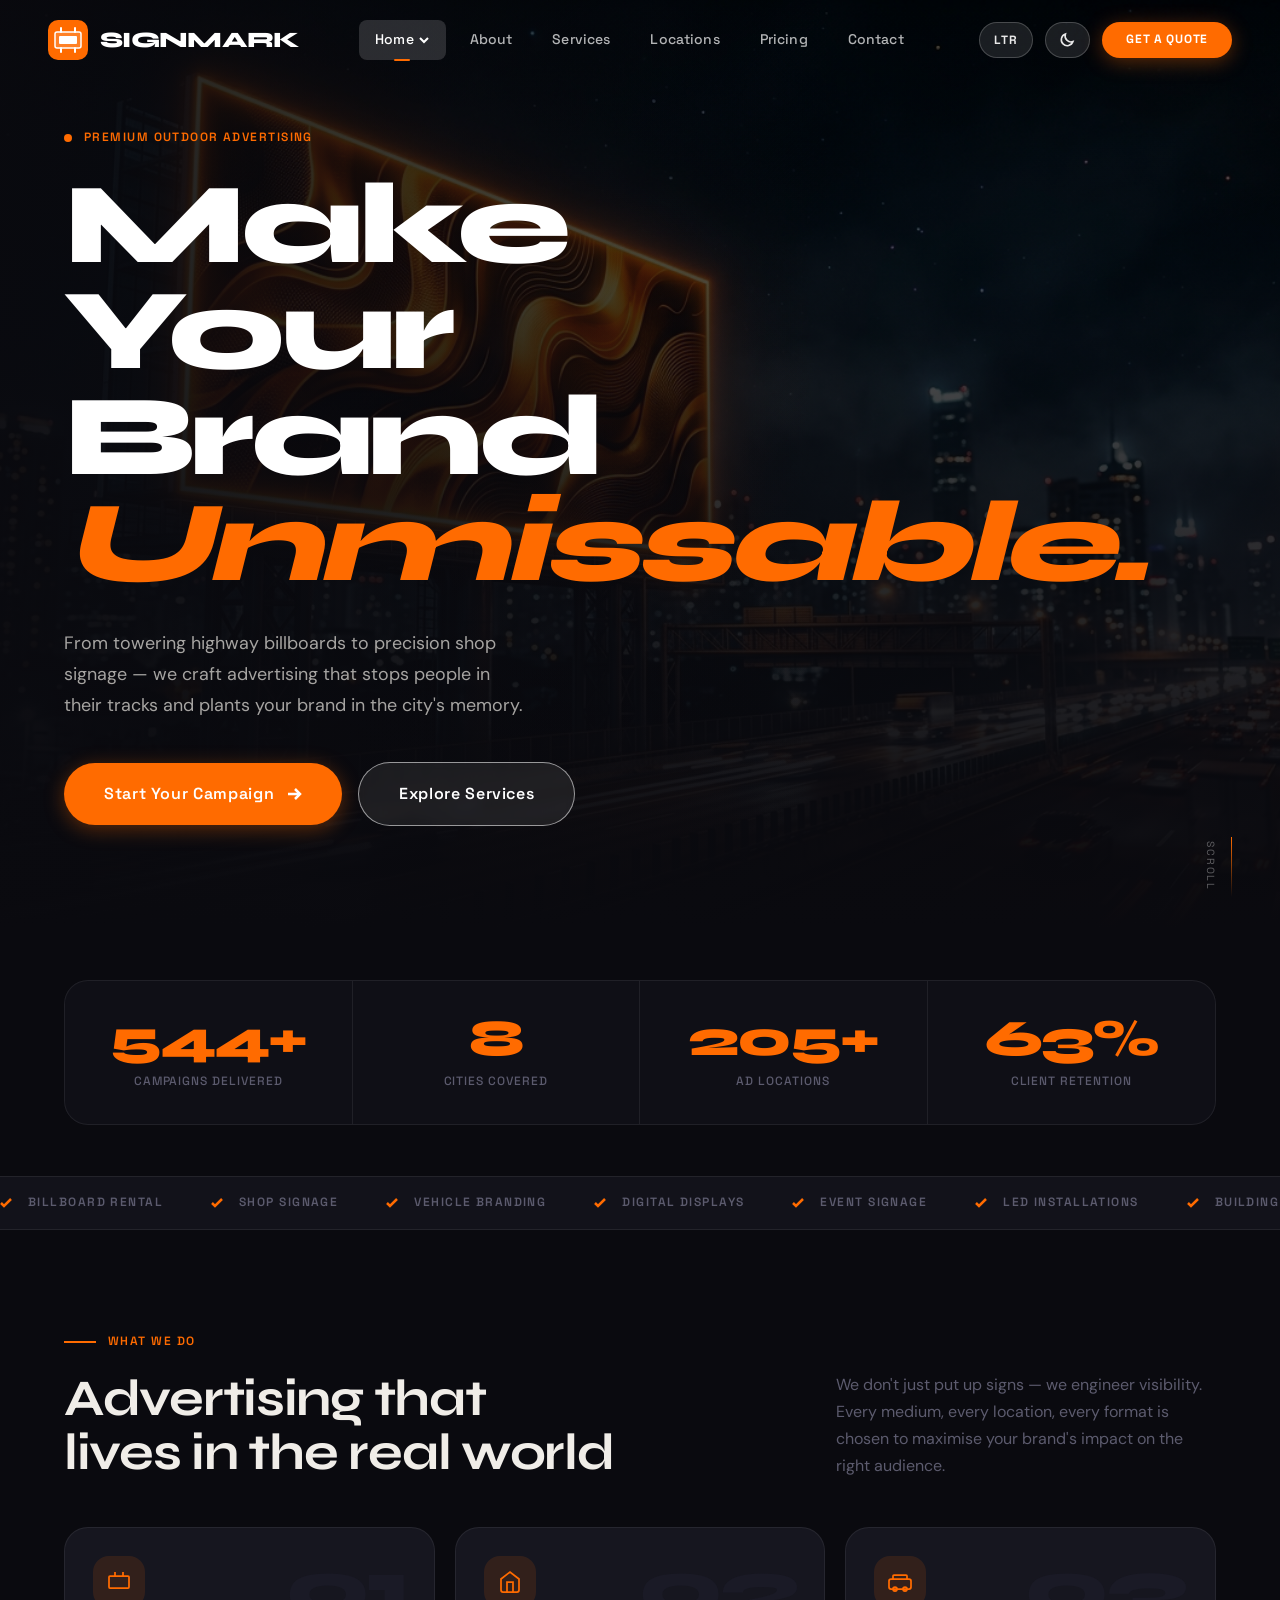
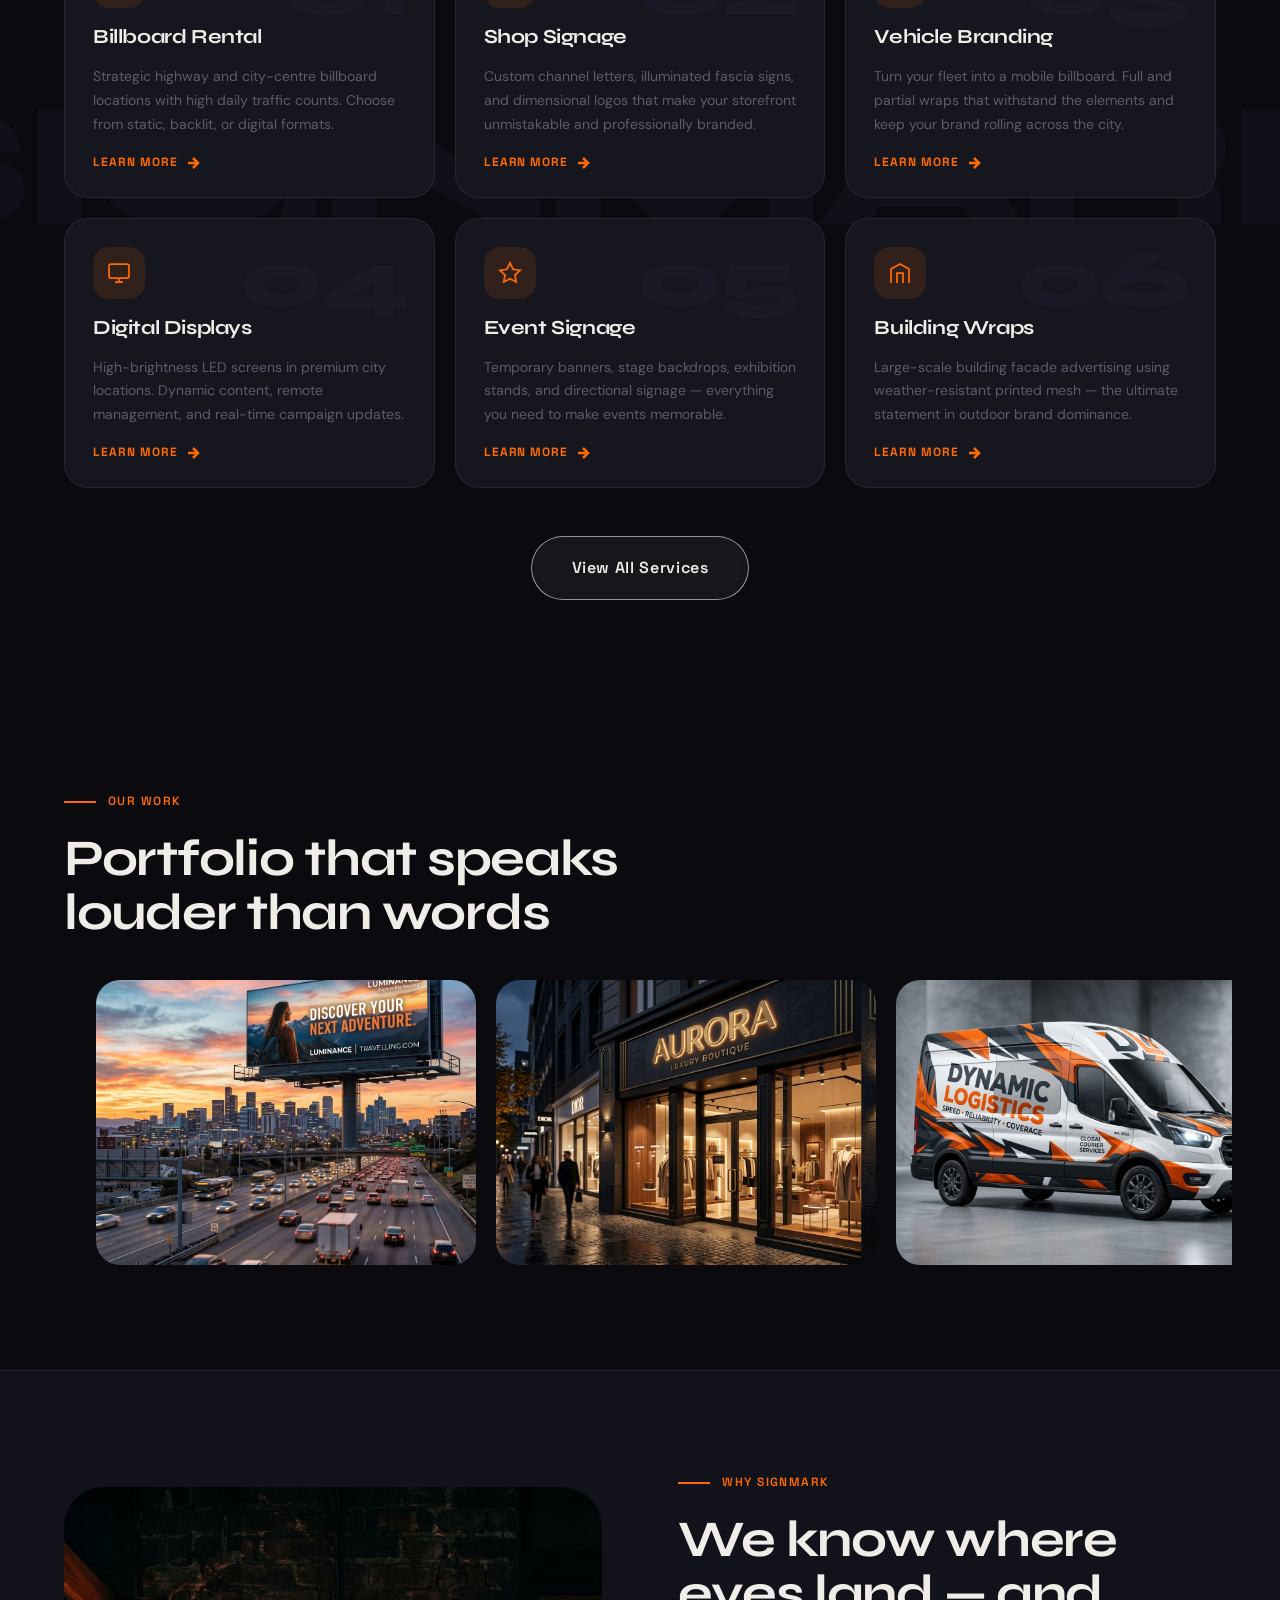
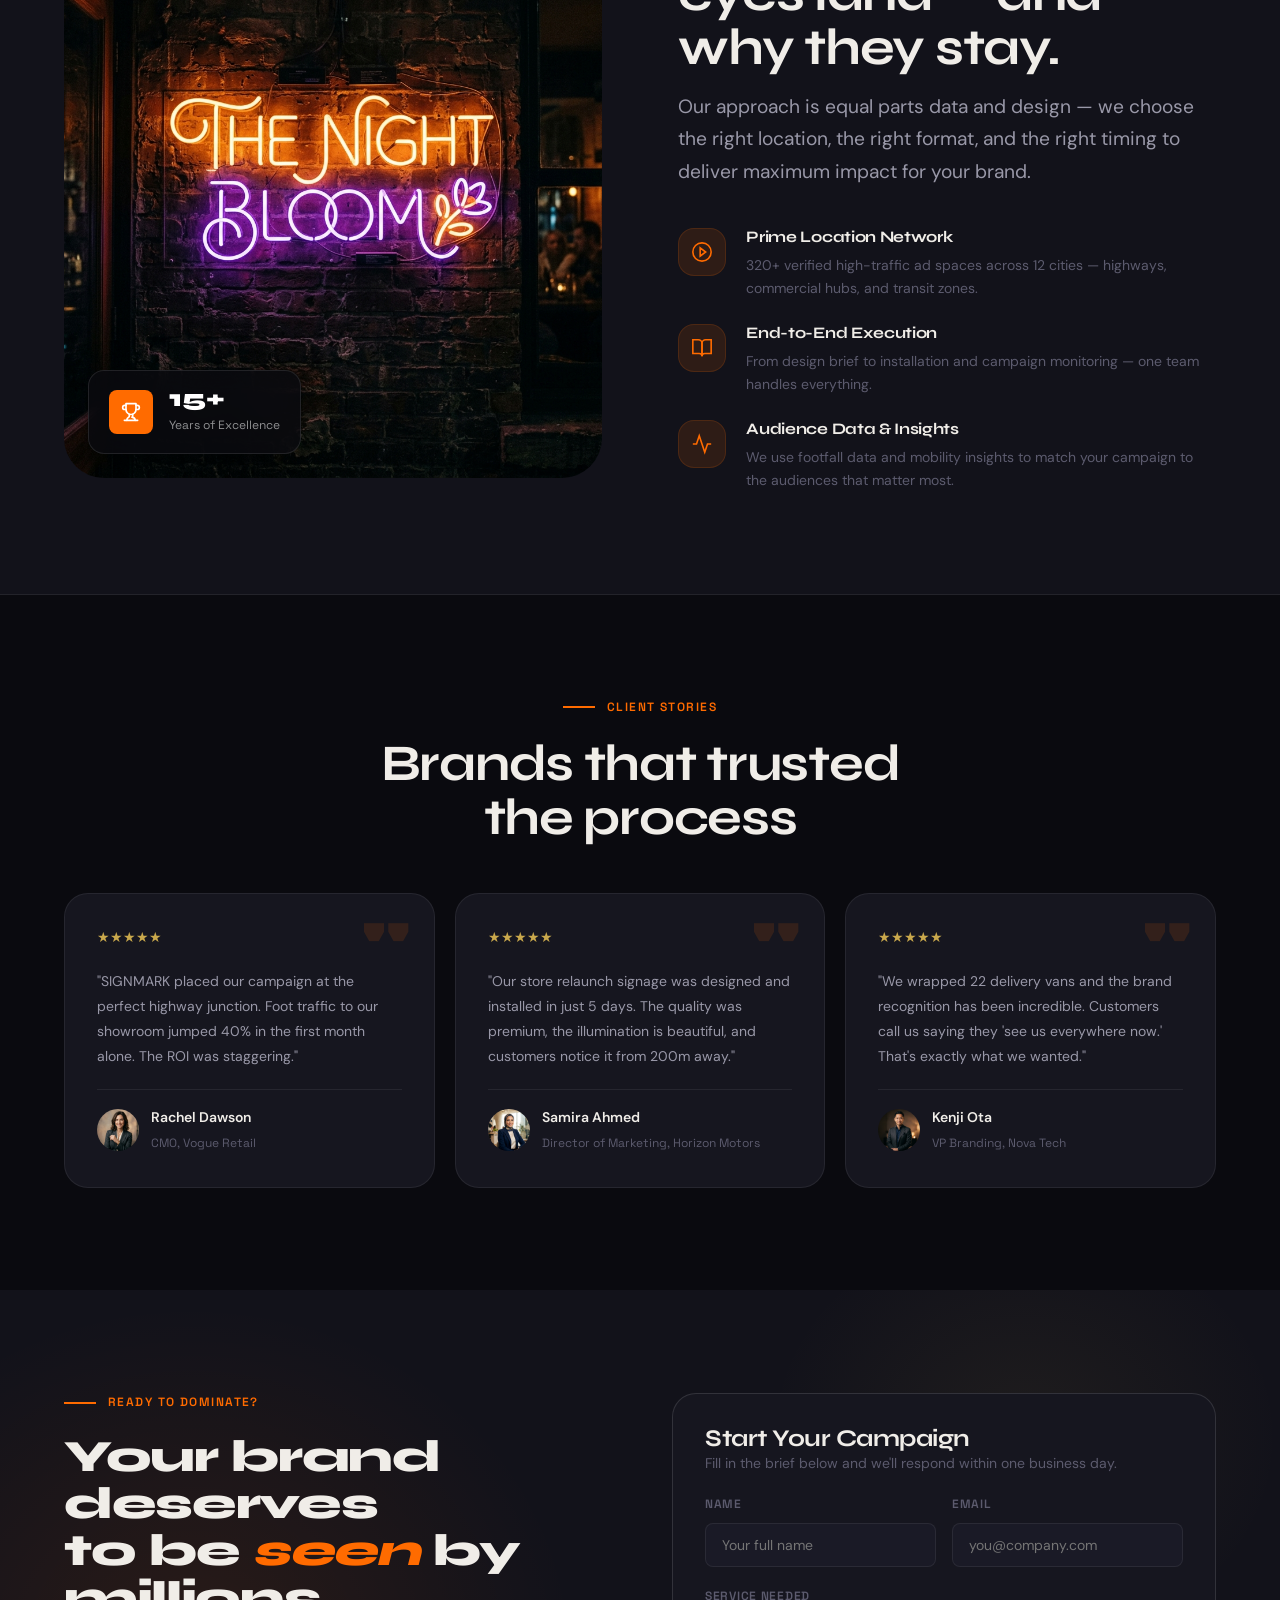
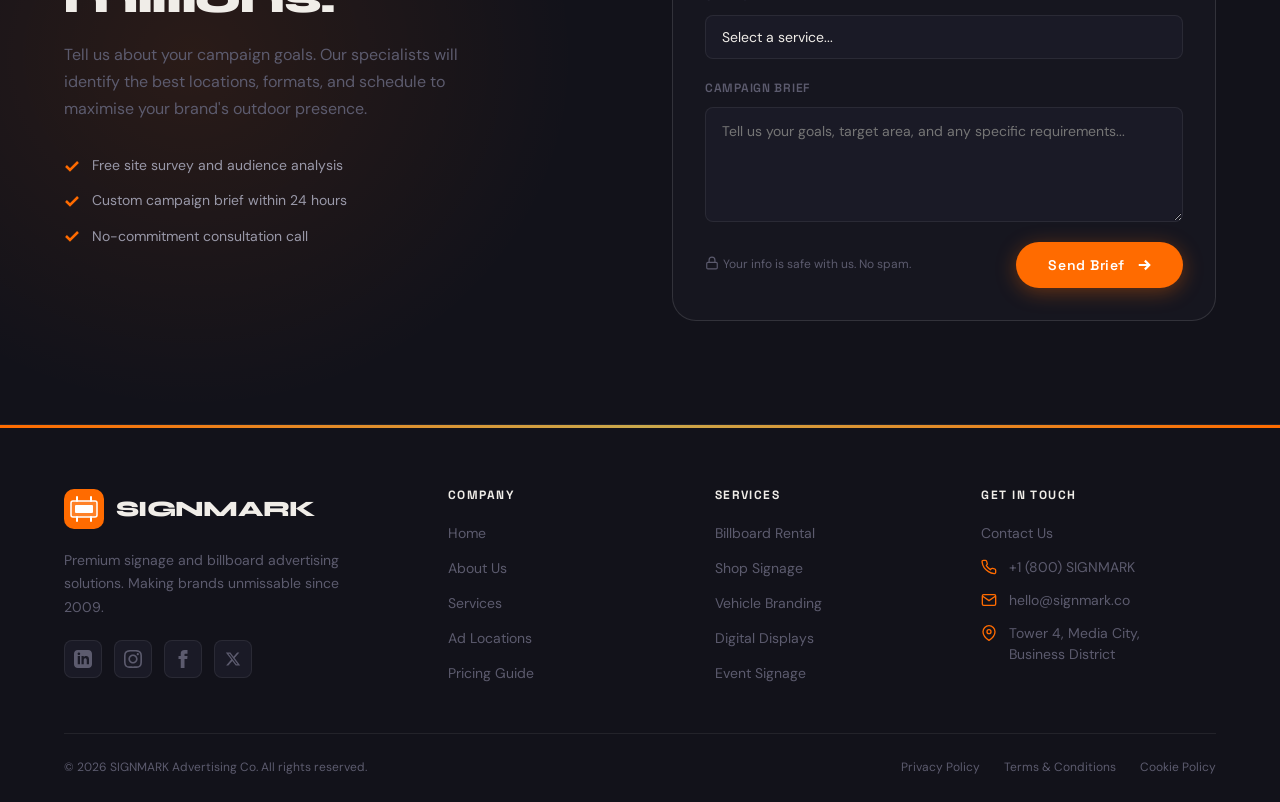
==== index.html @ 6bf4e395 "Initial commit" ====
<!DOCTYPE html>
<html lang="en" dir="ltr" data-theme="dark">
<head>
  <meta charset="UTF-8" />
  <meta name="viewport" content="width=device-width, initial-scale=1.0" />
  <title>SIGNMARK — Premium Signage & Billboard Advertising</title>
  <meta name="description" content="SIGNMARK delivers bold, impactful signage and billboard advertising — shop signs, large format billboards, vehicle branding, and digital displays that command attention." />
  <link rel="preconnect" href="https://fonts.googleapis.com" />
  <link rel="preconnect" href="https://fonts.gstatic.com" crossorigin />
  <link rel="stylesheet" href="css/variables.css" />
  <link rel="stylesheet" href="css/global.css" />
  <link rel="stylesheet" href="css/header.css" />
  <link rel="stylesheet" href="css/footer.css" />
  <link rel="stylesheet" href="css/home1.css" />
  <style>
    /* Marquee */
    .ticker-section {
      background: var(--bg-surface);
      border-top: 1px solid var(--border-subtle);
      border-bottom: 1px solid var(--border-subtle);
      padding: 1rem 0;
      overflow: hidden;
    }
    .marquee-wrapper { display: flex; overflow: hidden; gap: 0; }
    .marquee-track {
      display: flex;
      align-items: center;
      gap: 3rem;
      white-space: nowrap;
      animation: marquee 24s linear infinite;
      flex-shrink: 0;
      min-width: 100%;
    }
    @keyframes marquee {
      0% { transform: translateX(0); }
      100% { transform: translateX(-50%); }
    }
    [dir="rtl"] .marquee-track { animation-direction: reverse; }
    .marquee-item {
      display: flex;
      align-items: center;
      gap: 1rem;
      font-family: var(--font-ui);
      font-size: 0.75rem;
      font-weight: 600;
      letter-spacing: 0.12em;
      text-transform: uppercase;
      color: var(--txt-muted);
    }
    .marquee-item svg {
      width: 12px; height: 12px;
      stroke: var(--clr-primary);
      fill: none; stroke-width: 2.5;
    }
  </style>
  <link rel="icon" type="image/svg+xml" href="favicon.svg" />
</head>
<body>

  <!-- ═══════════════════════════════════════════════════════
       HEADER
  ══════════════════════════════════════════════════════════ -->
  <header class="site-header" id="siteHeader" role="banner">
    <div class="header-inner">

      <!-- Logo -->
      <a href="index.html" class="header-logo" aria-label="SIGNMARK Home">
        <svg class="logo-mark" viewBox="0 0 40 40" fill="none" xmlns="http://www.w3.org/2000/svg">
          <rect width="40" height="40" rx="10" fill="#FF6B00"/>
          <rect x="7" y="12" width="26" height="16" rx="2" fill="white" opacity="0.15"/>
          <rect x="7" y="12" width="26" height="16" rx="2" stroke="white" stroke-width="1.5"/>
          <line x1="13" y1="8" x2="13" y2="12" stroke="white" stroke-width="2" stroke-linecap="round"/>
          <line x1="27" y1="8" x2="27" y2="12" stroke="white" stroke-width="2" stroke-linecap="round"/>
          <line x1="13" y1="28" x2="13" y2="32" stroke="white" stroke-width="2" stroke-linecap="round"/>
          <line x1="27" y1="28" x2="27" y2="32" stroke="white" stroke-width="2" stroke-linecap="round"/>
          <rect x="11" y="16" width="18" height="8" rx="1" fill="white"/>
        </svg>
        <div class="logo-wordmark">
          <span class="logo-name">SIGNMARK</span>
          
        </div>
      </a>

      <!-- Desktop Nav -->
      <nav class="header-nav" aria-label="Primary navigation">
        <ul class="nav-list">

          <!-- Home Dropdown -->
          <li class="nav-item">
            <a href="index.html" class="nav-link active" data-page="index.html" aria-haspopup="true">
              Home
              <svg class="nav-arrow" viewBox="0 0 12 12"><polyline points="2 4 6 8 10 4"/></svg>
            </a>
            <div class="nav-dropdown" role="menu">
              <div class="dropdown-header"><span>Choose Layout</span></div>
              <a href="index.html" class="dropdown-item" role="menuitem">
                <span class="item-icon"><svg viewBox="0 0 24 24" fill="none" stroke="currentColor" stroke-width="2" stroke-linecap="round" stroke-linejoin="round" width="18" height="18"><polygon points="23 7 16 12 23 17 23 7"></polygon><rect x="1" y="5" width="15" height="14" rx="2" ry="2"></rect></svg></span>
                <span class="item-text">
                  <span class="item-label">Home 1</span>
                  <span class="item-desc">Cinematic dark layout</span>
                </span>
              </a>
              <a href="home2.html" class="dropdown-item" role="menuitem">
                <span class="item-icon"><svg viewBox="0 0 24 24" fill="none" stroke="currentColor" stroke-width="2" stroke-linecap="round" stroke-linejoin="round" width="18" height="18"><path d="M4 22h16a2 2 0 0 0 2-2V4a2 2 0 0 0-2-2H8a2 2 0 0 0-2 2v16a2 2 0 0 1-2 2Zm0 0a2 2 0 0 1-2-2v-9c0-1.1.9-2 2-2h2"></path><path d="M18 14h-8"></path><path d="M15 18h-5"></path><path d="M10 6h8v4h-8V6Z"></path></svg></span>
                <span class="item-text">
                  <span class="item-label">Home 2</span>
                  <span class="item-desc">Editorial magazine style</span>
                </span>
              </a>
            </div>
          </li>

          <li class="nav-item"><a href="about.html" class="nav-link" data-page="about.html">About</a></li>
          <li class="nav-item"><a href="services.html" class="nav-link" data-page="services.html">Services</a></li>
          <li class="nav-item"><a href="locations.html" class="nav-link" data-page="locations.html">Locations</a></li>
          <li class="nav-item"><a href="pricing.html" class="nav-link" data-page="pricing.html">Pricing</a></li>
          <li class="nav-item"><a href="contact.html" class="nav-link" data-page="contact.html">Contact</a></li>
        </ul>
      </nav>

      <!-- Controls -->
      <div class="header-controls">

        <!-- RTL/LTR Toggle — shows ACTIVE mode label -->
        <button class="rtl-toggle" id="rtlToggle" aria-label="Toggle text direction">
          <span id="rtlLabel">LTR</span>
        </button>

        <!-- Dark/Light Theme Toggle -->
        <button class="theme-toggle" id="themeToggle" aria-label="Toggle color theme">
          <svg class="icon-sun" viewBox="0 0 20 20">
            <circle cx="10" cy="10" r="4"/>
            <line x1="10" y1="2" x2="10" y2="4" stroke-linecap="round"/>
            <line x1="10" y1="16" x2="10" y2="18" stroke-linecap="round"/>
            <line x1="2" y1="10" x2="4" y2="10" stroke-linecap="round"/>
            <line x1="16" y1="10" x2="18" y2="10" stroke-linecap="round"/>
            <line x1="4.22" y1="4.22" x2="5.64" y2="5.64" stroke-linecap="round"/>
            <line x1="14.36" y1="14.36" x2="15.78" y2="15.78" stroke-linecap="round"/>
            <line x1="4.22" y1="15.78" x2="5.64" y2="14.36" stroke-linecap="round"/>
            <line x1="14.36" y1="5.64" x2="15.78" y2="4.22" stroke-linecap="round"/>
          </svg>
          <svg class="icon-moon" viewBox="0 0 20 20">
            <path d="M17.5 12A7.5 7.5 0 0 1 8 2.5a7.5 7.5 0 1 0 9.5 9.5z"/>
          </svg>
        </button>

        <a href="contact.html" class="btn btn-primary btn-sm header-cta">Get a Quote</a>

        <!-- Mobile toggle -->
        <button class="mobile-menu-toggle" id="mobileMenuToggle" aria-label="Toggle mobile menu" aria-expanded="false">
          <span></span><span></span><span></span>
        </button>
      </div>
    </div>
  </header>

  <!-- Mobile Nav -->
  <nav class="mobile-nav" id="mobileNav" aria-label="Mobile navigation">
    <ul class="mobile-nav-list">
      <li>
        <button class="mobile-nav-link" data-sub-toggle="mobileHomeSub" style="width:100%;background:none;border:none;text-align:left;cursor:pointer;font-size:var(--text-base)">
          Home
          <svg class="nav-arrow" viewBox="0 0 12 12" style="width:14px;height:14px;stroke:currentColor;fill:none;stroke-width:2;transition:transform 0.25s;"><polyline points="2 4 6 8 10 4"/></svg>
        </button>
        <div class="mobile-sub-menu" id="mobileHomeSub">
          <a href="index.html" class="mobile-sub-link">Home 1 — Cinematic</a>
          <a href="home2.html" class="mobile-sub-link">Home 2 — Editorial</a>
        </div>
      </li>
      <li><a href="about.html" class="mobile-nav-link">About</a></li>
      <li><a href="services.html" class="mobile-nav-link">Services</a></li>
      <li><a href="locations.html" class="mobile-nav-link">Locations</a></li>
      <li><a href="pricing.html" class="mobile-nav-link">Pricing</a></li>
      <li><a href="contact.html" class="mobile-nav-link">Contact</a></li>
    </ul>
    <div class="mobile-controls">
      <button class="rtl-toggle" id="rtlToggleMobile" onclick="document.getElementById('rtlToggle').click()">
          <span id="rtlLabel">LTR</span>
        </button>
      <a href="contact.html" class="btn btn-primary btn-sm" style="flex:1;">Get a Quote</a>
    </div>
  </nav>


  <!-- ═══════════════════════════════════════════════════════
       HERO — CINEMATIC FULLSCREEN
  ══════════════════════════════════════════════════════════ -->
  <section class="h1-hero" aria-label="Hero">
    <div class="h1-hero-bg">
      <img src="assets/hero_home1.jpg" alt="Illuminated billboard on a city highway at night" loading="eager" />
    </div>
    <div class="h1-hero-gradient"></div>
    <div class="h1-hero-gradient-side"></div>

    <div class="h1-hero-content container">
      <div class="h1-hero-eyebrow">
        <span class="hero-dot"></span>
        <span class="label-ui text-primary">Premium Outdoor Advertising</span>
      </div>

      <h1 class="h1-hero-title">
        Make Your<br>
        Brand<br>
        <em class="accent-line">Unmissable.</em>
      </h1>

      <p class="h1-hero-subtitle">
        From towering highway billboards to precision shop signage — we craft advertising that stops people in their tracks and plants your brand in the city's memory.
      </p>

      <div class="h1-hero-actions">
        <a href="contact.html" class="btn btn-primary btn-lg" id="heroCta">
          Start Your Campaign
          <svg viewBox="0 0 16 16" style="width:16px;height:16px;stroke:currentColor;fill:none;stroke-width:2.5;"><line x1="2" y1="8" x2="14" y2="8"/><polyline points="9 3 14 8 9 13"/></svg>
        </a>
        <a href="services.html" class="btn btn-outline-white btn-lg" id="viewServices">Explore Services</a>
      </div>
    </div>

    <div class="hero-scroll-hint" aria-hidden="true">
      <div class="scroll-line"></div>
      <span>Scroll</span>
    </div>
  </section>

  <!-- ═══════════════════════════════════════════════════════
       STATS BAR
  ══════════════════════════════════════════════════════════ -->
  <section class="h1-stats-bar section-sm" aria-label="Company stats">
    <div class="container">
      <div class="h1-stats-inner reveal">
        <div class="stat-item">
          <div class="stat-number"><span data-target="850">0</span><span>+</span></div>
          <div class="stat-label">Campaigns Delivered</div>
        </div>
        <div class="stat-item">
          <div class="stat-number"><span data-target="12">0</span></div>
          <div class="stat-label">Cities Covered</div>
        </div>
        <div class="stat-item">
          <div class="stat-number"><span data-target="320">0</span><span>+</span></div>
          <div class="stat-label">Ad Locations</div>
        </div>
        <div class="stat-item">
          <div class="stat-number"><span data-target="98">0</span><span>%</span></div>
          <div class="stat-label">Client Retention</div>
        </div>
      </div>
    </div>
  </section>

  <!-- ═══════════════════════════════════════════════════════
       TICKER
  ══════════════════════════════════════════════════════════ -->
  <div class="ticker-section" aria-hidden="true">
    <div class="marquee-wrapper">
      <div class="marquee-track">
        <span class="marquee-item"><svg viewBox="0 0 12 12"><polyline points="1 6 4 9 11 2"/></svg> Billboard Rental</span>
        <span class="marquee-item"><svg viewBox="0 0 12 12"><polyline points="1 6 4 9 11 2"/></svg> Shop Signage</span>
        <span class="marquee-item"><svg viewBox="0 0 12 12"><polyline points="1 6 4 9 11 2"/></svg> Vehicle Branding</span>
        <span class="marquee-item"><svg viewBox="0 0 12 12"><polyline points="1 6 4 9 11 2"/></svg> Digital Displays</span>
        <span class="marquee-item"><svg viewBox="0 0 12 12"><polyline points="1 6 4 9 11 2"/></svg> Event Signage</span>
        <span class="marquee-item"><svg viewBox="0 0 12 12"><polyline points="1 6 4 9 11 2"/></svg> LED Installations</span>
        <span class="marquee-item"><svg viewBox="0 0 12 12"><polyline points="1 6 4 9 11 2"/></svg> Building Wraps</span>
        <span class="marquee-item"><svg viewBox="0 0 12 12"><polyline points="1 6 4 9 11 2"/></svg> Wayfinding Systems</span>
      </div>
    </div>
  </div>

  <!-- ═══════════════════════════════════════════════════════
       SERVICES
  ══════════════════════════════════════════════════════════ -->
  <section class="h1-services section" aria-labelledby="servicesHeading">
    <div class="h1-services-bg-text" aria-hidden="true">SIGNMARK</div>
    <div class="container">
      <div class="h1-services-header">
        <div class="h1-services-title-block reveal">
          <div class="section-label">
            <span class="label-ui text-primary">What We Do</span>
          </div>
          <h2 id="servicesHeading" class="heading-xl">
            Advertising that<br>lives in the real world
          </h2>
        </div>
        <p class="h1-services-desc reveal reveal-delay-2">
          We don't just put up signs — we engineer visibility. Every medium, every location, every format is chosen to maximise your brand's impact on the right audience.
        </p>
      </div>

      <div class="h1-services-grid" data-stagger>
        <!-- Card 1 -->
        <article class="service-card" id="serviceBillboard">
          <span class="service-number" aria-hidden="true">01</span>
          <div class="service-icon">
            <svg viewBox="0 0 24 24"><rect x="2" y="6" width="20" height="12" rx="1"/><line x1="8" y1="6" x2="8" y2="2"/><line x1="16" y1="6" x2="16" y2="2"/></svg>
          </div>
          <h3>Billboard Rental</h3>
          <p>Strategic highway and city-centre billboard locations with high daily traffic counts. Choose from static, backlit, or digital formats.</p>
          <a href="services.html#billboard" class="service-link">
            Learn More
            <svg viewBox="0 0 14 14"><line x1="2" y1="7" x2="12" y2="7"/><polyline points="7 2 12 7 7 12"/></svg>
          </a>
        </article>

        <!-- Card 2 -->
        <article class="service-card" id="serviceShopSign">
          <span class="service-number" aria-hidden="true">02</span>
          <div class="service-icon">
            <svg viewBox="0 0 24 24"><path d="M3 9l9-7 9 7v11a2 2 0 0 1-2 2H5a2 2 0 0 1-2-2V9z"/><polyline points="9 22 9 12 15 12 15 22"/></svg>
          </div>
          <h3>Shop Signage</h3>
          <p>Custom channel letters, illuminated fascia signs, and dimensional logos that make your storefront unmistakable and professionally branded.</p>
          <a href="services.html#shop-signage" class="service-link">
            Learn More
            <svg viewBox="0 0 14 14"><line x1="2" y1="7" x2="12" y2="7"/><polyline points="7 2 12 7 7 12"/></svg>
          </a>
        </article>

        <!-- Card 3 -->
        <article class="service-card" id="serviceVehicle">
          <span class="service-number" aria-hidden="true">03</span>
          <div class="service-icon">
            <svg viewBox="0 0 24 24"><rect x="1" y="9" width="22" height="10" rx="2"/><path d="M5 9V6a1 1 0 0 1 1-1h12a1 1 0 0 1 1 1v3"/><circle cx="7" cy="19" r="2"/><circle cx="17" cy="19" r="2"/></svg>
          </div>
          <h3>Vehicle Branding</h3>
          <p>Turn your fleet into a mobile billboard. Full and partial wraps that withstand the elements and keep your brand rolling across the city.</p>
          <a href="services.html#vehicle" class="service-link">
            Learn More
            <svg viewBox="0 0 14 14"><line x1="2" y1="7" x2="12" y2="7"/><polyline points="7 2 12 7 7 12"/></svg>
          </a>
        </article>

        <!-- Card 4 -->
        <article class="service-card" id="serviceDigital">
          <span class="service-number" aria-hidden="true">04</span>
          <div class="service-icon">
            <svg viewBox="0 0 24 24"><rect x="2" y="3" width="20" height="14" rx="2"/><line x1="8" y1="21" x2="16" y2="21"/><line x1="12" y1="17" x2="12" y2="21"/></svg>
          </div>
          <h3>Digital Displays</h3>
          <p>High-brightness LED screens in premium city locations. Dynamic content, remote management, and real-time campaign updates.</p>
          <a href="services.html#digital" class="service-link">
            Learn More
            <svg viewBox="0 0 14 14"><line x1="2" y1="7" x2="12" y2="7"/><polyline points="7 2 12 7 7 12"/></svg>
          </a>
        </article>

        <!-- Card 5 -->
        <article class="service-card" id="serviceEvent">
          <span class="service-number" aria-hidden="true">05</span>
          <div class="service-icon">
            <svg viewBox="0 0 24 24"><path d="M12 2l3.09 6.26L22 9.27l-5 4.87 1.18 6.88L12 17.77l-6.18 3.25L7 14.14 2 9.27l6.91-1.01L12 2z"/></svg>
          </div>
          <h3>Event Signage</h3>
          <p>Temporary banners, stage backdrops, exhibition stands, and directional signage — everything you need to make events memorable.</p>
          <a href="services.html#events" class="service-link">
            Learn More
            <svg viewBox="0 0 14 14"><line x1="2" y1="7" x2="12" y2="7"/><polyline points="7 2 12 7 7 12"/></svg>
          </a>
        </article>

        <!-- Card 6 -->
        <article class="service-card" id="serviceBuilding">
          <span class="service-number" aria-hidden="true">06</span>
          <div class="service-icon">
            <svg viewBox="0 0 24 24"><path d="M3 22V8l9-5 9 5v14"/><path d="M9 22V12h6v10"/></svg>
          </div>
          <h3>Building Wraps</h3>
          <p>Large-scale building facade advertising using weather-resistant printed mesh — the ultimate statement in outdoor brand dominance.</p>
          <a href="services.html#building" class="service-link">
            Learn More
            <svg viewBox="0 0 14 14"><line x1="2" y1="7" x2="12" y2="7"/><polyline points="7 2 12 7 7 12"/></svg>
          </a>
        </article>
      </div>

      <div style="text-align:center; margin-top: var(--space-12);" class="reveal">
        <a href="services.html" class="btn btn-outline btn-lg" id="allServicesBtn">View All Services</a>
      </div>
    </div>
  </section>

  <!-- ═══════════════════════════════════════════════════════
       PORTFOLIO
  ══════════════════════════════════════════════════════════ -->
  <section class="h1-portfolio" aria-labelledby="portfolioHeading">
    <div class="container">
      <div class="portfolio-header reveal">
        <div class="section-label">
          <span class="label-ui text-primary">Our Work</span>
        </div>
        <h2 id="portfolioHeading" class="heading-xl">
          Portfolio that speaks<br>louder than words
        </h2>
      </div>
    </div>

    <div class="container-wide">
      <div class="portfolio-scroll-track" id="portfolioTrack" role="list" aria-label="Portfolio projects">
        <div class="portfolio-item" role="listitem">
          <img src="assets/portfolio_billboard.jpg" alt="Highway billboard campaign" loading="lazy" />
          <div class="portfolio-overlay">
            <h4>Highway Dominance</h4>
            <p>Billboard · 48×14 ft</p>
          </div>
        </div>
        <div class="portfolio-item" role="listitem">
          <img src="assets/portfolio_shop.jpg" alt="Luxury boutique shop signage" loading="lazy" />
          <div class="portfolio-overlay">
            <h4>Aurora Boutique</h4>
            <p>Shop Signage · Channel Letters</p>
          </div>
        </div>
        <div class="portfolio-item" role="listitem">
          <img src="assets/portfolio_vehicle.jpg" alt="Vehicle fleet branding" loading="lazy" />
          <div class="portfolio-overlay">
            <h4>Fleet Wrap Campaign</h4>
            <p>Vehicle Branding · 12 Vans</p>
          </div>
        </div>
        <div class="portfolio-item" role="listitem">
          <img src="assets/portfolio_digital.jpg" alt="Digital LED billboard display" loading="lazy" />
          <div class="portfolio-overlay">
            <h4>Metropolis Tower Screen</h4>
            <p>Digital Display · 60×25 ft</p>
          </div>
        </div>
        <div class="portfolio-item" role="listitem">
          <img src="assets/portfolio_exhibition.jpg" alt="Commercial street billboard cluster" loading="lazy" />
          <div class="portfolio-overlay">
            <h4>Downtown Ad Cluster</h4>
            <p>Billboard · Multi-Format</p>
          </div>
        </div>
      </div>
    </div>
  </section>

  <!-- ═══════════════════════════════════════════════════════
       WHY CHOOSE US
  ══════════════════════════════════════════════════════════ -->
  <section class="h1-why section" aria-labelledby="whyHeading">
    <div class="container">
      <div class="h1-why-inner">
        <div class="h1-why-visual reveal-left">
          <img src="assets/index_cta.jpg" alt="Billboards in prime city location" loading="lazy" />
          <div class="h1-why-badge">
              <div class="h1-why-badge-icon"><svg width="20" height="20" viewBox="0 0 24 24" fill="none" stroke="white" stroke-width="2" stroke-linecap="round" stroke-linejoin="round"><path d="M6 9H4.5a2.5 2.5 0 0 1 0-5H6"></path><path d="M18 9h1.5a2.5 2.5 0 0 0 0-5H18"></path><path d="M4 22h16"></path><path d="M10 14.66V17c0 .55-.47.98-.97 1.21C7.85 18.75 7 20.24 7 22"></path><path d="M14 14.66V17c0 .55-.47.98-.97 1.21C16.15 18.75 17 20.24 17 22"></path><path d="M18 2H6v7a6 6 0 0 0 12 0V2Z"></path></svg></div>
            <div class="h1-why-badge-text">
              <strong>15+</strong>
              <span>Years of Excellence</span>
            </div>
          </div>
        </div>

        <div class="reveal-right">
          <div class="section-label">
            <span class="label-ui text-primary">Why SIGNMARK</span>
          </div>
          <h2 id="whyHeading" class="heading-xl" style="margin-bottom: var(--space-4);">
            We know where<br>eyes land — and<br>why they stay.
          </h2>
          <p class="lead" style="margin-bottom: 0;">
            Our approach is equal parts data and design — we choose the right location, the right format, and the right timing to deliver maximum impact for your brand.
          </p>

          <div class="h1-why-points">
            <div class="why-point">
              <div class="why-point-icon">
                <svg viewBox="0 0 24 24"><path d="M12 2C6.48 2 2 6.48 2 12s4.48 10 10 10 10-4.48 10-10S17.52 2 12 2zm-2 14.5v-9l6 4.5-6 4.5z"/></svg>
              </div>
              <div class="why-point-text">
                <h4>Prime Location Network</h4>
                <p>320+ verified high-traffic ad spaces across 12 cities — highways, commercial hubs, and transit zones.</p>
              </div>
            </div>
            <div class="why-point">
              <div class="why-point-icon">
                <svg viewBox="0 0 24 24"><path d="M2 3h6a4 4 0 0 1 4 4v14a3 3 0 0 0-3-3H2z"/><path d="M22 3h-6a4 4 0 0 0-4 4v14a3 3 0 0 1 3-3h7z"/></svg>
              </div>
              <div class="why-point-text">
                <h4>End-to-End Execution</h4>
                <p>From design brief to installation and campaign monitoring — one team handles everything.</p>
              </div>
            </div>
            <div class="why-point">
              <div class="why-point-icon">
                <svg viewBox="0 0 24 24"><polyline points="22 12 18 12 15 21 9 3 6 12 2 12"/></svg>
              </div>
              <div class="why-point-text">
                <h4>Audience Data & Insights</h4>
                <p>We use footfall data and mobility insights to match your campaign to the audiences that matter most.</p>
              </div>
            </div>
          </div>
        </div>
      </div>
    </div>
  </section>

  <!-- ═══════════════════════════════════════════════════════
       TESTIMONIALS
  ══════════════════════════════════════════════════════════ -->
  <section class="h1-testimonials section" aria-labelledby="testimonialsHeading">
    <div class="container">
      <div class="text-center reveal" style="max-width:600px; margin: 0 auto var(--space-4);">
        <div class="section-label" style="justify-content:center;">
          <span class="label-ui text-primary">Client Stories</span>
        </div>
        <h2 id="testimonialsHeading" class="heading-xl">Brands that trusted<br>the process</h2>
      </div>

      <div class="testimonials-grid" data-stagger>
        <article class="testimonial-card" id="testimonial1">
          <div class="testimonial-stars">★★★★★</div>
          <p class="testimonial-text">
            "SIGNMARK placed our campaign at the perfect highway junction. Foot traffic to our showroom jumped 40% in the first month alone. The ROI was staggering."
          </p>
          <div class="testimonial-author">
            <img src="assets/profile_rachel.jpg" alt="Rachel Dawson" class="author-avatar" style="object-fit: cover;" />
            <div class="author-info">
              <strong>Rachel Dawson</strong>
              <span>CMO, Vogue Retail</span>
            </div>
          </div>
        </article>

        <article class="testimonial-card" id="testimonial2">
          <div class="testimonial-stars">★★★★★</div>
          <p class="testimonial-text">
            "Our store relaunch signage was designed and installed in just 5 days. The quality was premium, the illumination is beautiful, and customers notice it from 200m away."
          </p>
          <div class="testimonial-author">
            <img src="assets/profile_samira.jpg" alt="Samira Ahmed" class="author-avatar" style="object-fit: cover;" />
            <div class="author-info">
              <strong>Samira Ahmed</strong>
              <span>Director of Marketing, Horizon Motors</span>
            </div>
          </div>
        </article>

        <article class="testimonial-card" id="testimonial3">
          <div class="testimonial-stars">★★★★★</div>
          <p class="testimonial-text">
            "We wrapped 22 delivery vans and the brand recognition has been incredible. Customers call us saying they 'see us everywhere now.' That's exactly what we wanted."
          </p>
          <div class="testimonial-author">
            <img src="assets/profile_kenji.jpg" alt="Kenji Ota" class="author-avatar" style="object-fit: cover;" />
            <div class="author-info">
              <strong>Kenji Ota</strong>
              <span>VP Branding, Nova Tech</span>
            </div>
          </div>
        </article>
      </div>
    </div>
  </section>

  <!-- ═══════════════════════════════════════════════════════
       FINAL CTA — Campaign Enquiry
  ══════════════════════════════════════════════════════════ -->
  <section class="h1-final-cta section" aria-labelledby="ctaHeading">
    <div class="h1-final-cta-bg" aria-hidden="true"></div>
    <div class="container">
      <div class="h1-final-cta-inner">
        <div class="cta-content-block reveal-left">
          <div class="cta-label section-label">
            <span class="label-ui text-primary">Ready to Dominate?</span>
          </div>
          <h2 id="ctaHeading" class="cta-title">
            Your brand deserves<br>to be <em>seen</em> by millions.
          </h2>
          <p class="cta-desc">
            Tell us about your campaign goals. Our specialists will identify the best locations, formats, and schedule to maximise your brand's outdoor presence.
          </p>
          <ul class="cta-benefits">
            <li class="cta-benefit">
              <svg viewBox="0 0 16 16"><polyline points="2 8 6 12 14 4"/></svg>
              Free site survey and audience analysis
            </li>
            <li class="cta-benefit">
              <svg viewBox="0 0 16 16"><polyline points="2 8 6 12 14 4"/></svg>
              Custom campaign brief within 24 hours
            </li>
            <li class="cta-benefit">
              <svg viewBox="0 0 16 16"><polyline points="2 8 6 12 14 4"/></svg>
              No-commitment consultation call
            </li>
          </ul>
        </div>

        <div class="reveal-right">
          <form class="enquiry-form" id="enquiryForm" novalidate>
            <div>
              <h3>Start Your Campaign</h3>
              <p style="font-size:var(--text-sm);color:var(--txt-muted);">Fill in the brief below and we'll respond within one business day.</p>
            </div>
            <div class="form-row">
              <div class="form-group">
                <label for="nameField">Name</label>
                <input type="text" id="nameField" name="name" placeholder="Your full name" required />
              </div>
              <div class="form-group">
                <label for="emailField">Email</label>
                <input type="email" id="emailField" name="email" placeholder="you@company.com" required />
              </div>
            </div>
            <div class="form-group">
              <label for="serviceField">Service Needed</label>
              <select id="serviceField" name="service">
                <option value="">Select a service...</option>
                <option>Billboard Rental</option>
                <option>Shop Signage</option>
                <option>Vehicle Branding</option>
                <option>Digital Display</option>
                <option>Event Signage</option>
                <option>Building Wrap</option>
                <option>Multiple / Custom</option>
              </select>
            </div>
            <div class="form-group">
              <label for="messageField">Campaign Brief</label>
              <textarea id="messageField" name="message" placeholder="Tell us your goals, target area, and any specific requirements..." rows="4"></textarea>
            </div>
            <div class="form-submit-row">
              <p><svg width="14" height="14" viewBox="0 0 24 24" fill="none" stroke="currentColor" stroke-width="2" stroke-linecap="round" stroke-linejoin="round" style="vertical-align:-2px; margin-right:4px;"><rect x="3" y="11" width="18" height="11" rx="2" ry="2"></rect><path d="M7 11V7a5 5 0 0 1 10 0v4"></path></svg>Your info is safe with us. No spam.</p>
              <button type="submit" class="btn btn-primary" id="enquirySubmit">
                Send Brief
                <svg viewBox="0 0 16 16" style="width:14px;height:14px;stroke:currentColor;fill:none;stroke-width:2.5;"><line x1="2" y1="8" x2="14" y2="8"/><polyline points="9 3 14 8 9 13"/></svg>
              </button>
          </form>
        </div>
      </div>
    </div>
  </section>


  <!-- ═══════════════════════════════════════════════════════
       FOOTER
  ══════════════════════════════════════════════════════════ -->
  <footer class="site-footer" role="contentinfo">
    <div class="footer-accent-bar"></div>
    <div class="container">
      <div class="footer-grid">

        <!-- Brand -->
        <div class="footer-brand">
          <a href="index.html" class="footer-logo" aria-label="SIGNMARK">
            <svg width="40" height="40" viewBox="0 0 40 40" fill="none" xmlns="http://www.w3.org/2000/svg">
              <rect width="40" height="40" rx="10" fill="#FF6B00"/>
              <rect x="7" y="12" width="26" height="16" rx="2" fill="white" opacity="0.15"/>
              <rect x="7" y="12" width="26" height="16" rx="2" stroke="white" stroke-width="1.5"/>
              <line x1="13" y1="8" x2="13" y2="12" stroke="white" stroke-width="2" stroke-linecap="round"/>
              <line x1="27" y1="8" x2="27" y2="12" stroke="white" stroke-width="2" stroke-linecap="round"/>
              <line x1="13" y1="28" x2="13" y2="32" stroke="white" stroke-width="2" stroke-linecap="round"/>
              <line x1="27" y1="28" x2="27" y2="32" stroke="white" stroke-width="2" stroke-linecap="round"/>
              <rect x="11" y="16" width="18" height="8" rx="1" fill="white"/>
            </svg>
            <span class="logo-name">SIGNMARK</span>
          </a>
          <p class="footer-tagline">Premium signage and billboard advertising solutions. Making brands unmissable since 2009.</p>
          <div class="footer-social">
            <!-- LinkedIn -->
            <a href="#" class="social-link" aria-label="LinkedIn">
              <svg viewBox="0 0 24 24" fill="currentColor" width="18" height="18"><path d="M19 0h-14c-2.761 0-5 2.239-5 5v14c0 2.761 2.239 5 5 5h14c2.762 0 5-2.239 5-5v-14c0-2.761-2.238-5-5-5zm-11 19h-3v-11h3v11zm-1.5-12.268c-.966 0-1.75-.79-1.75-1.764s.784-1.764 1.75-1.764 1.75.79 1.75 1.764-.783 1.764-1.75 1.764zm13.5 12.268h-3v-5.604c0-3.368-4-3.113-4 0v5.604h-3v-11h3v1.765c1.396-2.586 7-2.777 7 2.476v6.759z"/></svg>
            </a>
            <!-- Instagram -->
            <a href="#" class="social-link" aria-label="Instagram">
              <svg viewBox="0 0 24 24" fill="currentColor" width="18" height="18"><path d="M12 2.163c3.204 0 3.584.012 4.85.07 3.252.148 4.771 1.691 4.919 4.919.058 1.265.069 1.645.069 4.849 0 3.205-.012 3.584-.069 4.849-.149 3.225-1.664 4.771-4.919 4.919-1.266.058-1.644.07-4.85.07-3.204 0-3.584-.012-4.849-.07-3.26-.149-4.771-1.699-4.919-4.92-.058-1.265-.07-1.644-.07-4.849 0-3.204.013-3.583.07-4.849.149-3.227 1.664-4.771 4.919-4.919 1.266-.057 1.645-.069 4.849-.069zm0-2.163c-3.259 0-3.667.014-4.947.072-4.358.2-6.78 2.618-6.98 6.98-.059 1.281-.073 1.689-.073 4.948 0 3.259.014 3.668.072 4.948.2 4.358 2.618 6.78 6.98 6.98 1.281.058 1.689.072 4.948.072 3.259 0 3.668-.014 4.948-.072 4.354-.2 6.782-2.618 6.979-6.98.059-1.28.073-1.689.073-4.948 0-3.259-.014-3.667-.072-4.947-.196-4.354-2.617-6.78-6.979-6.98-1.281-.059-1.69-.073-4.949-.073zm0 5.838c-3.403 0-6.162 2.759-6.162 6.162s2.759 6.163 6.162 6.163 6.162-2.759 6.162-6.163c0-3.403-2.759-6.162-6.162-6.162zm0 10.162c-2.209 0-4-1.79-4-4 0-2.209 1.791-4 4-4s4 1.791 4 4c0 2.21-1.791 4-4 4zm6.406-11.845c-.796 0-1.441.645-1.441 1.44s.645 1.44 1.441 1.44c.795 0 1.439-.645 1.439-1.44s-.644-1.44-1.439-1.44z"/></svg>
            </a>
            <!-- Facebook -->
            <a href="#" class="social-link" aria-label="Facebook">
              <svg viewBox="0 0 24 24" fill="currentColor" width="18" height="18"><path d="M9 8h-3v4h3v12h5v-12h3.642l.358-4h-4v-1.667c0-.955.192-1.333 1.115-1.333h2.885v-5h-3.808c-3.596 0-5.192 1.583-5.192 4.615v3.385z"/></svg>
            </a>
            <!-- Twitter/X -->
            <a href="#" class="social-link" aria-label="X (Twitter)">
               <svg viewBox="0 0 24 24" fill="currentColor" width="16" height="16"><path d="M18.244 2.25h3.308l-7.227 8.26 8.502 11.24H16.17l-5.214-6.817L4.99 21.75H1.68l7.73-8.835L1.254 2.25H8.08l4.713 6.231zm-1.161 17.52h1.833L7.084 4.126H5.117z"/></svg>
            </a>
          </div>
        </div>

        <!-- Quick Links -->
        <div class="footer-col">
          <h4>Company</h4>
          <nav class="footer-links" aria-label="Footer company links">
            <a href="index.html" class="footer-link">Home</a>
            <a href="about.html" class="footer-link">About Us</a>
            <a href="services.html" class="footer-link">Services</a>
            <a href="locations.html" class="footer-link">Ad Locations</a>
            <a href="pricing.html" class="footer-link">Pricing Guide</a>
          </nav>
        </div>

        <!-- Services -->
        <div class="footer-col">
          <h4>Services</h4>
          <nav class="footer-links" aria-label="Footer services links">
            <a href="services.html#billboard" class="footer-link">Billboard Rental</a>
            <a href="services.html#shop-signage" class="footer-link">Shop Signage</a>
            <a href="services.html#vehicle" class="footer-link">Vehicle Branding</a>
            <a href="services.html#digital" class="footer-link">Digital Displays</a>
            <a href="services.html#events" class="footer-link">Event Signage</a>
          </nav>
        </div>

        <!-- Contact -->
        <div class="footer-col">
          <h4>Get In Touch</h4>
          <div class="footer-links">
            <a href="contact.html" class="footer-link">Contact Us</a>
            <div class="footer-contact-item">
              <svg viewBox="0 0 24 24"><path d="M22 16.92v3a2 2 0 0 1-2.18 2 19.79 19.79 0 0 1-8.63-3.07A19.5 19.5 0 0 1 4.69 13a19.79 19.79 0 0 1-3.07-8.67A2 2 0 0 1 3.6 2h3a2 2 0 0 1 2 1.72 12.84 12.84 0 0 0 .7 2.81 2 2 0 0 1-.45 2.11L8.09 9.91a16 16 0 0 0 6 6l1.27-1.27a2 2 0 0 1 2.11-.45 12.84 12.84 0 0 0 2.81.7A2 2 0 0 1 22 16.92z"/></svg>
              <span>+1 (800) SIGNMARK</span>
            </div>
            <div class="footer-contact-item">
              <svg viewBox="0 0 24 24"><path d="M4 4h16c1.1 0 2 .9 2 2v12c0 1.1-.9 2-2 2H4c-1.1 0-2-.9-2-2V6c0-1.1.9-2 2-2z"/><polyline points="22,6 12,13 2,6"/></svg>
              <span>hello@signmark.co</span>
            </div>
            <div class="footer-contact-item">
              <svg viewBox="0 0 24 24"><path d="M21 10c0 7-9 13-9 13s-9-6-9-13a9 9 0 0 1 18 0z"/><circle cx="12" cy="10" r="3"/></svg>
              <span>Tower 4, Media City,<br>Business District</span>
            </div>
          </div>
        </div>
      </div>

      <!-- Bottom Bar -->
      <div class="footer-bottom">
        <p>© 2026 SIGNMARK Advertising Co. All rights reserved.</p>
        <nav class="footer-bottom-links" aria-label="Legal links">
          <a href="#" class="footer-bottom-link">Privacy Policy</a>
          <a href="#" class="footer-bottom-link">Terms & Conditions</a>
          <a href="#" class="footer-bottom-link">Cookie Policy</a>
        </nav>
      </div>
    </div>
  </footer>

  <script src="js/main.js"></script>
  <script src="js/animations.js"></script>
</body>
</html>
---- css/variables.css ----
/* ============================================================
   SIGNMARK — Design Tokens & CSS Custom Properties
   Premium Signage & Billboard Advertising Company
   ============================================================ */

/* ── Google Fonts Import ── */
@import url('https://fonts.googleapis.com/css2?family=Syne:wght@400;500;600;700;800&family=DM+Sans:ital,opsz,wght@0,9..40,300;0,9..40,400;0,9..40,500;0,9..40,600;1,9..40,400&family=Space+Grotesk:wght@300;400;500;600;700&display=swap');

/* ── Root Tokens ── */
:root {
  /* Brand Colors */
  --clr-primary:        #FF6B00;
  --clr-primary-hover:  #FF8C33;
  --clr-primary-dim:    rgba(255, 107, 0, 0.12);
  --clr-primary-glow:   rgba(255, 107, 0, 0.35);
  --clr-gold:           #C9A84C;
  --clr-gold-dim:       rgba(201, 168, 76, 0.15);

  /* Dark Theme (default) */
  --bg-base:            #0A0A0F;
  --bg-surface:         #12121A;
  --bg-surface-2:       #1A1A26;
  --bg-surface-3:       #22222E;
  --bg-card:            #16161F;
  --bg-card-hover:      #1E1E2C;
  --bg-glass:           rgba(18, 18, 26, 0.75);
  --bg-glass-border:    rgba(255, 255, 255, 0.07);

  --txt-primary:        #F0EDE8;
  --txt-secondary:      #9998A8;
  --txt-muted:          #5C5B6E;
  --txt-on-primary:     #FFFFFF;

  --border-subtle:      rgba(255, 255, 255, 0.07);
  --border-medium:      rgba(255, 255, 255, 0.12);
  --border-strong:      rgba(255, 255, 255, 0.20);

  --shadow-sm:          0 2px 8px rgba(0, 0, 0, 0.4);
  --shadow-md:          0 8px 32px rgba(0, 0, 0, 0.5);
  --shadow-lg:          0 20px 60px rgba(0, 0, 0, 0.6);
  --shadow-glow:        0 0 40px rgba(255, 107, 0, 0.2);

  --header-blur-bg:     rgba(10, 10, 15, 0.88);

  /* Typography */
  --font-display:       'Syne', sans-serif;
  --font-body:          'DM Sans', sans-serif;
  --font-ui:            'Space Grotesk', sans-serif;

  /* Type Scale */
  --text-xs:    0.75rem;
  --text-sm:    0.875rem;
  --text-base:  1rem;
  --text-md:    1.125rem;
  --text-lg:    1.25rem;
  --text-xl:    1.5rem;
  --text-2xl:   2rem;
  --text-3xl:   2.5rem;
  --text-4xl:   3.25rem;
  --text-5xl:   4.5rem;
  --text-6xl:   6rem;
  --text-7xl:   8rem;

  /* Spacing */
  --space-1:    0.25rem;
  --space-2:    0.5rem;
  --space-3:    0.75rem;
  --space-4:    1rem;
  --space-5:    1.25rem;
  --space-6:    1.5rem;
  --space-7:    1.75rem;
  --space-8:    2rem;
  --space-10:   2.5rem;
  --space-12:   3rem;
  --space-16:   4rem;
  --space-20:   5rem;
  --space-24:   6rem;
  --space-32:   8rem;

  /* Layout */
  --container-max:    1400px;
  --container-wide:   1600px;
  --header-height:    80px;

  /* Radius */
  --radius-sm:    4px;
  --radius-md:    8px;
  --radius-lg:    16px;
  --radius-xl:    24px;
  --radius-2xl:   40px;
  --radius-full:  9999px;

  /* Transitions */
  --ease-out:     cubic-bezier(0.16, 1, 0.3, 1);
  --ease-in-out:  cubic-bezier(0.4, 0, 0.2, 1);
  --transition-fast:    150ms var(--ease-out);
  --transition-base:    250ms var(--ease-out);
  --transition-slow:    450ms var(--ease-out);
  --transition-slower:  700ms var(--ease-out);

  /* Z-index layers */
  --z-below:    -1;
  --z-base:      0;
  --z-above:     10;
  --z-dropdown:  100;
  --z-header:    200;
  --z-modal:     300;
  --z-toast:     400;
}

/* ── Light Theme Override ── */
[data-theme="light"] {
  --bg-base:            #F5F3EE;
  --bg-surface:         #FFFFFF;
  --bg-surface-2:       #F0EDE8;
  --bg-surface-3:       #E8E4DC;
  --bg-card:            #FFFFFF;
  --bg-card-hover:      #FAF8F5;
  --bg-glass:           rgba(245, 243, 238, 0.85);
  --bg-glass-border:    rgba(0, 0, 0, 0.06);

  --txt-primary:        #1A1A2E;
  --txt-secondary:      #5A5A72;
  --txt-muted:          #9898B0;
  --txt-on-primary:     #FFFFFF;

  --border-subtle:      rgba(0, 0, 0, 0.06);
  --border-medium:      rgba(0, 0, 0, 0.10);
  --border-strong:      rgba(0, 0, 0, 0.18);

  --shadow-sm:          0 2px 8px rgba(0, 0, 0, 0.06);
  --shadow-md:          0 8px 32px rgba(0, 0, 0, 0.10);
  --shadow-lg:          0 20px 60px rgba(0, 0, 0, 0.12);
  --shadow-glow:        0 0 40px rgba(255, 107, 0, 0.15);

  --header-blur-bg:     rgba(245, 243, 238, 0.92);
}
---- css/global.css ----
/* ============================================================
   SIGNMARK — Global Styles
   ============================================================ */

/* ── Reset & Base ── */
*, *::before, *::after {
  box-sizing: border-box;
  margin: 0;
  padding: 0;
}

html {
  font-size: 16px;
  scroll-behavior: smooth;
  -webkit-font-smoothing: antialiased;
  -moz-osx-font-smoothing: grayscale;
  text-rendering: optimizeLegibility;
}

/* RTL support */
[dir="rtl"] {
  direction: rtl;
}

body {
  font-family: var(--font-body);
  font-size: var(--text-base);
  font-weight: 400;
  line-height: 1.65;
  color: var(--txt-primary);
  background-color: var(--bg-base);
  transition: background-color var(--transition-base), color var(--transition-base);
  overflow-x: hidden;
}

img {
  max-width: 100%;
  height: auto;
  display: block;
}

a {
  color: inherit;
  text-decoration: none;
}

ul, ol {
  list-style: none;
}

button {
  cursor: pointer;
  border: none;
  background: none;
  font-family: inherit;
}

input:not([type="checkbox"]):not([type="radio"]), textarea, select {
  font-family: inherit;
  font-size: var(--text-sm);
  box-sizing: border-box;
  width: 100%;
  appearance: none;
  -webkit-appearance: none;
  color: var(--txt-primary);
  background: var(--bg-surface-2);
  border: 1px solid var(--border-subtle);
  border-radius: var(--radius-md);
  padding: 0.75rem var(--space-4);
  transition: all var(--transition-fast);
}
input:focus, textarea:focus, select:focus {
  outline: none;
  border-color: var(--clr-primary);
}

/* ── Typography ── */
h1, h2, h3, h4, h5, h6 {
  font-family: var(--font-display);
  font-weight: 700;
  line-height: 1.1;
  letter-spacing: -0.02em;
  color: var(--txt-primary);
}

.display-1 {
  font-size: clamp(3.5rem, 8vw, 7.5rem);
  font-weight: 800;
  line-height: 0.95;
  letter-spacing: -0.04em;
}
.display-2 {
  font-size: clamp(2.5rem, 5.5vw, 5.5rem);
  font-weight: 800;
  line-height: 1;
  letter-spacing: -0.03em;
}
.heading-xl {
  font-size: clamp(2rem, 4vw, 3.5rem);
  font-weight: 700;
  line-height: 1.05;
  letter-spacing: -0.025em;
}
.heading-lg {
  font-size: clamp(1.75rem, 3vw, 2.75rem);
  font-weight: 700;
  line-height: 1.1;
  letter-spacing: -0.02em;
}
.heading-md {
  font-size: clamp(1.25rem, 2vw, 1.875rem);
  font-weight: 600;
  letter-spacing: -0.015em;
}

.lead {
  font-size: clamp(1rem, 1.5vw, 1.25rem);
  font-weight: 400;
  line-height: 1.7;
  color: var(--txt-secondary);
}

.label-ui {
  font-family: var(--font-ui);
  font-size: var(--text-xs);
  font-weight: 600;
  letter-spacing: 0.12em;
  text-transform: uppercase;
}

/* ── Containers ── */
.container {
  width: 100%;
  max-width: var(--container-max);
  margin-inline: auto;
  padding-inline: clamp(1.25rem, 5vw, 4rem);
}
.container-wide {
  width: 100%;
  max-width: var(--container-wide);
  margin-inline: auto;
  padding-inline: clamp(1.25rem, 4vw, 3rem);
}

/* ── Sections ── */
.section {
  padding-block: clamp(4rem, 8vw, 8rem);
}
.section-sm {
  padding-block: clamp(2.5rem, 5vw, 5rem);
}

/* ── Buttons ── */
.btn {
  display: inline-flex;
  align-items: center;
  gap: var(--space-3);
  font-family: var(--font-ui);
  font-size: var(--text-sm);
  font-weight: 600;
  letter-spacing: 0.04em;
  padding: 0.875rem 2rem;
  border-radius: var(--radius-full);
  transition: all var(--transition-base);
  white-space: nowrap;
  position: relative;
  overflow: hidden;
}

.btn::before {
  content: '';
  position: absolute;
  inset: 0;
  background: rgba(255,255,255,0.1);
  opacity: 0;
  transition: opacity var(--transition-fast);
  border-radius: inherit;
}
.btn:hover::before {
  opacity: 1;
}

.btn-primary {
  background: var(--clr-primary);
  color: #fff;
  box-shadow: 0 4px 20px var(--clr-primary-glow);
}
.btn-primary:hover {
  background: var(--clr-primary-hover);
  transform: translateY(-2px);
  box-shadow: 0 8px 30px var(--clr-primary-glow);
}
.btn-primary:active {
  transform: translateY(0);
}

.btn-outline {
  background: rgba(255, 255, 255, 0.05);
  color: var(--txt-primary);
  border: 1.5px solid rgba(255, 255, 255, 0.55);
  backdrop-filter: blur(4px);
}
.btn-outline:hover {
  border-color: var(--clr-primary);
  color: var(--clr-primary);
  background: var(--clr-primary-dim);
  transform: translateY(-2px);
}

[data-theme="light"] .btn-outline {
  background: transparent;
  border-color: rgba(0, 0, 0, 0.35);
  color: var(--txt-primary);
}
[data-theme="light"] .btn-outline:hover {
  border-color: var(--clr-primary);
  color: var(--clr-primary);
  background: var(--clr-primary-dim);
}

/* Hero outline — always white, works on any dark background */
.btn-outline-white {
  background: rgba(255, 255, 255, 0.08);
  color: #fff !important;
  border: 1.5px solid rgba(255, 255, 255, 0.55);
  backdrop-filter: blur(4px);
}
.btn-outline-white:hover {
  background: rgba(255, 255, 255, 0.18);
  border-color: rgba(255, 255, 255, 0.9);
  color: #fff !important;
  transform: translateY(-2px);
}

.btn-ghost {
  background: transparent;
  color: var(--txt-primary);
  padding-inline: 0;
}
.btn-ghost:hover {
  color: var(--clr-primary);
}

.btn-lg {
  padding: 1.125rem 2.5rem;
  font-size: var(--text-base);
}

.btn-sm {
  padding: 0.625rem 1.375rem;
  font-size: var(--text-xs);
}

/* ── Tags / Badges ── */
.tag {
  display: inline-flex;
  align-items: center;
  gap: var(--space-2);
  font-family: var(--font-ui);
  font-size: var(--text-xs);
  font-weight: 600;
  letter-spacing: 0.1em;
  text-transform: uppercase;
  padding: 0.375rem 0.875rem;
  border-radius: var(--radius-full);
  border: 1px solid;
}
.tag-primary {
  background: var(--clr-primary-dim);
  border-color: rgba(255, 107, 0, 0.25);
  color: var(--clr-primary);
}
.tag-muted {
  background: var(--bg-surface-2);
  border-color: var(--border-subtle);
  color: var(--txt-muted);
}

/* ── Section Labels ── */
.section-label {
  display: flex;
  align-items: center;
  gap: var(--space-3);
  margin-bottom: var(--space-5);
}
.section-label::before {
  content: '';
  display: block;
  width: 32px;
  height: 2px;
  background: var(--clr-primary);
  flex-shrink: 0;
}
[dir="rtl"] .section-label::before {
  order: 1;
}

/* ── Grid Utilities ── */
.grid-2 { display: grid; grid-template-columns: repeat(2, 1fr); gap: var(--space-8); }
.grid-3 { display: grid; grid-template-columns: repeat(3, 1fr); gap: var(--space-6); }
.grid-4 { display: grid; grid-template-columns: repeat(4, 1fr); gap: var(--space-5); }

@media (max-width: 1200px) {
  .grid-4 { grid-template-columns: repeat(2, 1fr); }
}
@media (max-width: 900px) {
  .grid-3 { grid-template-columns: repeat(2, 1fr); }
  .grid-4 { grid-template-columns: repeat(2, 1fr); }
}

@media (max-width: 640px) {
  .grid-2, .grid-3, .grid-4 { grid-template-columns: 1fr; }
}

/* ── Flex Utilities ── */
.flex { display: flex; }
.flex-col { flex-direction: column; }
.items-center { align-items: center; }
.items-start { align-items: flex-start; }
.justify-center { justify-content: center; }
.justify-between { justify-content: space-between; }
.gap-2 { gap: var(--space-2); }
.gap-3 { gap: var(--space-3); }
.gap-4 { gap: var(--space-4); }
.gap-6 { gap: var(--space-6); }
.gap-8 { gap: var(--space-8); }

/* ── Divider ── */
.divider {
  height: 1px;
  background: var(--border-subtle);
  width: 100%;
}

/* ── Text Utilities ── */
.text-primary { color: var(--clr-primary); }
.text-secondary { color: var(--txt-secondary); }
.text-muted { color: var(--txt-muted); }
.text-center { text-align: center; }
[dir="rtl"] .text-ltr { text-align: left; }
[dir="rtl"] .text-rtl { text-align: right; }

/* ── Gradient Text ── */
.gradient-text {
  background: linear-gradient(135deg, var(--clr-primary), var(--clr-gold));
  -webkit-background-clip: text;
  -webkit-text-fill-color: transparent;
  background-clip: text;
}

/* ── Image Cover ── */
.img-cover {
  width: 100%;
  height: 100%;
  object-fit: cover;
}

/* ── Card Base ── */
.card {
  background: var(--bg-card);
  border: 1px solid var(--border-subtle);
  border-radius: var(--radius-lg);
  overflow: hidden;
  transition: all var(--transition-base);
}
.card:hover {
  background: var(--bg-card-hover);
  border-color: var(--border-medium);
  transform: translateY(-4px);
  box-shadow: var(--shadow-lg);
}

/* ── Scroll Reveal Animations ── */
.reveal {
  opacity: 0;
  transform: translateY(32px);
  transition: opacity var(--transition-slower), transform var(--transition-slower);
}
.reveal.visible {
  opacity: 1;
  transform: translateY(0);
}
.reveal-left {
  opacity: 0;
  transform: translateX(-40px);
  transition: opacity var(--transition-slower), transform var(--transition-slower);
}
.reveal-left.visible {
  opacity: 1;
  transform: translateX(0);
}
.reveal-right {
  opacity: 0;
  transform: translateX(40px);
  transition: opacity var(--transition-slower), transform var(--transition-slower);
}
.reveal-right.visible {
  opacity: 1;
  transform: translateX(0);
}
.reveal-delay-1 { transition-delay: 0.1s; }
.reveal-delay-2 { transition-delay: 0.2s; }
.reveal-delay-3 { transition-delay: 0.3s; }
.reveal-delay-4 { transition-delay: 0.4s; }
.reveal-delay-5 { transition-delay: 0.5s; }

/* ── Visually Hidden ── */
.sr-only {
  position: absolute;
  width: 1px;
  height: 1px;
  padding: 0;
  margin: -1px;
  overflow: hidden;
  clip: rect(0,0,0,0);
  white-space: nowrap;
  border: 0;
}

/* ── Separator Line ── */
.line-accent {
  display: inline-block;
  width: 48px;
  height: 3px;
  background: var(--clr-primary);
  border-radius: 2px;
}

/* ── Noise Texture Overlay ── */
.noise-overlay {
  position: relative;
}
.noise-overlay::after {
  content: '';
  position: absolute;
  inset: 0;
  background-image: url("data:image/svg+xml,%3Csvg viewBox='0 0 256 256' xmlns='http://www.w3.org/2000/svg'%3E%3Cfilter id='noise'%3E%3CfeTurbulence type='fractalNoise' baseFrequency='0.9' numOctaves='4' stitchTiles='stitch'/%3E%3C/filter%3E%3Crect width='100%25' height='100%25' filter='url(%23noise)' opacity='0.03'/%3E%3C/svg%3E");
  pointer-events: none;
  z-index: 1;
  border-radius: inherit;
}

/* ── Scrollbar Styling ── */
::-webkit-scrollbar { width: 6px; }
::-webkit-scrollbar-track { background: var(--bg-base); }
::-webkit-scrollbar-thumb {
  background: var(--bg-surface-3);
  border-radius: var(--radius-full);
}
::-webkit-scrollbar-thumb:hover { background: var(--clr-primary); }

/* ── Selection ── */
::selection {
  background: var(--clr-primary);
  color: #fff;
}

/* ── Focus Styles ── */
:focus-visible {
  outline: 2px solid var(--clr-primary);
  outline-offset: 3px;
  border-radius: var(--radius-sm);
}

/* Service Link (Moved from home1.css for global availability) */
.service-link {
  display: inline-flex;
  align-items: center;
  gap: var(--space-2);
  font-family: var(--font-ui);
  font-size: var(--text-xs);
  font-weight: 700;
  letter-spacing: 0.08em;
  text-transform: uppercase;
  color: var(--clr-primary);
  position: relative;
  z-index: 1;
  transition: gap var(--transition-fast);
  text-decoration: none;
}

.service-link:hover { gap: var(--space-3); }

.service-link svg {
  width: 14px; height: 14px;
  stroke: currentColor;
  fill: none;
  stroke-width: 2.5;
}
---- css/header.css ----
/* ============================================================
   SIGNMARK — Header & Navigation
   ============================================================ */

/* ── Header Wrapper ── */
.site-header {
  position: fixed;
  top: 0;
  inset-inline: 0;
  height: var(--header-height);
  z-index: var(--z-header);
  transition: background var(--transition-base), box-shadow var(--transition-base), height var(--transition-base);
}

.site-header.scrolled {
  background: var(--header-blur-bg);
  backdrop-filter: blur(20px) saturate(180%);
  -webkit-backdrop-filter: blur(20px) saturate(180%);
  box-shadow: 0 1px 0 var(--border-subtle), var(--shadow-sm);
  height: 68px;
}

.header-inner {
  height: 100%;
  display: flex;
  align-items: center;
  justify-content: space-between;
  gap: var(--space-6);
  padding-inline: clamp(1.25rem, 4vw, 3rem);
}

/* ── Logo ── */
.header-logo {
  display: flex;
  align-items: center;
  gap: var(--space-3);
  flex-shrink: 0;
  text-decoration: none;
}

.logo-mark {
  width: 40px;
  height: 40px;
  flex-shrink: 0;
}

.logo-wordmark {
  display: flex;
  flex-direction: column;
  line-height: 1;
}

.logo-name {
  font-family: var(--font-display);
  font-size: 1.375rem;
  font-weight: 800;
  letter-spacing: -0.03em;
  color: var(--txt-primary);
  transition: color var(--transition-fast);
}

.logo-tagline {
  font-family: var(--font-ui);
  font-size: 0.6rem;
  font-weight: 500;
  letter-spacing: 0.18em;
  text-transform: uppercase;
  color: var(--txt-muted);
}

.header-logo:hover .logo-name {
  color: var(--clr-primary);
}

/* ── Primary Navigation ── */
.header-nav {
  display: flex;
  align-items: center;
}

.nav-list {
  display: flex;
  align-items: center;
  gap: var(--space-2);
}

.nav-item {
  position: relative;
}

.nav-link {
  display: flex;
  align-items: center;
  gap: var(--space-1);
  font-family: var(--font-ui);
  font-size: var(--text-sm);
  font-weight: 500;
  color: var(--txt-secondary);
  padding: var(--space-2) var(--space-4);
  border-radius: var(--radius-md);
  transition: all var(--transition-fast);
  position: relative;
  letter-spacing: 0.01em;
}

.nav-link:hover,
.nav-link.active {
  color: var(--txt-primary);
  background: var(--bg-surface-2);
}

.nav-link.active::after {
  content: '';
  position: absolute;
  bottom: -1px;
  left: 50%;
  transform: translateX(-50%);
  width: 16px;
  height: 2px;
  background: var(--clr-primary);
  border-radius: 1px;
}

.nav-arrow {
  width: 12px;
  height: 12px;
  stroke: currentColor;
  stroke-width: 2;
  fill: none;
  transition: transform var(--transition-fast);
}

.nav-item:hover .nav-arrow,
.nav-item.open .nav-arrow {
  transform: rotate(180deg);
}

/* ── Dropdown ── */
.nav-dropdown {
  position: absolute;
  top: calc(100% + 12px);
  left: 50%;
  transform: translateX(-50%);
  width: 220px;
  background: var(--bg-surface);
  border: 1px solid var(--border-medium);
  border-radius: var(--radius-lg);
  box-shadow: var(--shadow-lg);
  opacity: 0;
  visibility: hidden;
  transform: translateX(-50%) translateY(-8px);
  transition: all var(--transition-base);
  overflow: hidden;
  z-index: var(--z-dropdown);
}

[dir="rtl"] .nav-dropdown {
  left: auto;
  right: 50%;
  transform: translateX(50%);
}

.nav-item:hover .nav-dropdown,
.nav-item.open .nav-dropdown {
  opacity: 1;
  visibility: visible;
  transform: translateX(-50%) translateY(0);
}

[dir="rtl"] .nav-item:hover .nav-dropdown,
[dir="rtl"] .nav-item.open .nav-dropdown {
  transform: translateX(50%) translateY(0);
}

.dropdown-header {
  padding: var(--space-4) var(--space-5) var(--space-3);
  border-bottom: 1px solid var(--border-subtle);
}

.dropdown-header span {
  font-family: var(--font-ui);
  font-size: var(--text-xs);
  font-weight: 600;
  letter-spacing: 0.1em;
  text-transform: uppercase;
  color: var(--txt-muted);
}

.dropdown-item {
  display: flex;
  align-items: center;
  gap: var(--space-3);
  padding: var(--space-3) var(--space-5);
  font-family: var(--font-ui);
  font-size: var(--text-sm);
  font-weight: 500;
  color: var(--txt-secondary);
  transition: all var(--transition-fast);
}

.dropdown-item:hover {
  color: var(--txt-primary);
  background: var(--bg-surface-2);
}

.dropdown-item .item-icon {
  width: 32px;
  height: 32px;
  border-radius: var(--radius-md);
  background: var(--bg-surface-3);
  display: flex;
  align-items: center;
  justify-content: center;
  flex-shrink: 0;
  font-size: 14px;
  transition: background var(--transition-fast);
}

.dropdown-item:hover .item-icon {
  background: var(--clr-primary-dim);
}

.dropdown-item .item-text {
  display: flex;
  flex-direction: column;
}

.dropdown-item .item-label {
  font-weight: 600;
  color: var(--txt-primary);
  font-size: var(--text-sm);
}

.dropdown-item .item-desc {
  font-size: var(--text-xs);
  color: var(--txt-muted);
  margin-top: 1px;
}

/* ── Header Controls (Right Side) ── */
.header-controls {
  display: flex;
  align-items: center;
  gap: var(--space-3);
  flex-shrink: 0;
}

/* RTL/LTR Toggle */
.rtl-toggle {
  display: flex;
  align-items: center;
  justify-content: center;
  height: 36px;
  padding: 0 0.85rem;
  font-family: var(--font-ui);
  font-size: var(--text-xs);
  font-weight: 700;
  letter-spacing: 0.1em;
  color: var(--txt-secondary);
  background: var(--bg-surface-2);
  border: 1px solid var(--border-subtle);
  border-radius: var(--radius-full);
  cursor: pointer;
  transition: all var(--transition-fast);
}

.rtl-toggle:hover {
  color: var(--clr-primary);
  border-color: rgba(255, 107, 0, 0.3);
  background: var(--clr-primary-dim);
}

.rtl-toggle svg {
  display: none;
}

/* Theme Toggle */
.theme-toggle {
  height: 36px;
  padding: 0 0.85rem;
  border-radius: var(--radius-full);
  background: var(--bg-surface-2);
  border: 1px solid var(--border-subtle);
  display: flex;
  align-items: center;
  justify-content: center;
  cursor: pointer;
  transition: all var(--transition-fast);
  color: var(--txt-secondary);
}

.theme-toggle:hover {
  color: var(--clr-primary);
  border-color: rgba(255, 107, 0, 0.3);
  background: var(--clr-primary-dim);
  transform: rotate(15deg);
}

.theme-toggle svg {
  width: 16px;
  height: 16px;
  stroke: currentColor;
  fill: none;
  stroke-width: 2;
  transition: transform var(--transition-base);
}

.icon-sun { display: none; }
.icon-moon { display: block; }
[data-theme="light"] .icon-sun { display: block; }
[data-theme="light"] .icon-moon { display: none; }

/* CTA Button */
.header-cta {
  font-family: var(--font-ui);
  font-size: var(--text-xs);
  font-weight: 700;
  letter-spacing: 0.06em;
  text-transform: uppercase;
  padding: 0.6rem 1.5rem;
  height: 36px;
}

/* ── Mobile Menu Toggle ── */
.mobile-menu-toggle {
  display: none;
  width: 36px;
  height: 36px;
  flex-direction: column;
  justify-content: center;
  align-items: center;
  gap: 5px;
  cursor: pointer;
  border-radius: var(--radius-md);
  background: var(--bg-surface-2);
  border: 1px solid var(--border-subtle);
  transition: all var(--transition-fast);
}

.mobile-menu-toggle span {
  display: block;
  width: 18px;
  height: 2px;
  background: var(--txt-primary);
  border-radius: 1px;
  transition: all var(--transition-base);
}

.mobile-menu-toggle.open span:nth-child(1) { transform: rotate(45deg) translate(5px, 5px); }
.mobile-menu-toggle.open span:nth-child(2) { opacity: 0; transform: scaleX(0); }
.mobile-menu-toggle.open span:nth-child(3) { transform: rotate(-45deg) translate(5px, -5px); }

/* ── Mobile Nav ── */
.mobile-nav {
  position: fixed;
  top: var(--header-height);
  inset-inline: 0;
  background: var(--bg-surface);
  border-bottom: 1px solid var(--border-subtle);
  padding: var(--space-6) var(--space-6) var(--space-8);
  transform: translateY(-100%);
  opacity: 0;
  visibility: hidden;
  transition: all var(--transition-base);
  z-index: calc(var(--z-header) - 1);
  overflow-y: auto;
  max-height: calc(100vh - var(--header-height));
}

.mobile-nav.open {
  transform: translateY(0);
  opacity: 1;
  visibility: visible;
}

.mobile-nav-list {
  display: flex;
  flex-direction: column;
  gap: var(--space-2);
}

.mobile-nav-link {
  display: flex;
  align-items: center;
  justify-content: space-between;
  padding: var(--space-3) var(--space-4);
  font-family: var(--font-ui);
  font-size: var(--text-base);
  font-weight: 500;
  color: var(--txt-secondary);
  border-radius: var(--radius-md);
  transition: all var(--transition-fast);
}

.mobile-nav-link:hover {
  color: var(--txt-primary);
  background: var(--bg-surface-2);
}

.mobile-sub-menu {
  padding-left: var(--space-4);
  display: none;
}

.mobile-sub-menu.open {
  display: block;
}

.mobile-sub-link {
  display: block;
  padding: var(--space-2) var(--space-4);
  font-size: var(--text-sm);
  color: var(--txt-muted);
  border-radius: var(--radius-md);
  transition: all var(--transition-fast);
}

.mobile-sub-link:hover {
  color: var(--clr-primary);
  background: var(--clr-primary-dim);
}

.mobile-controls {
  display: flex;
  align-items: center;
  gap: var(--space-3);
  padding-top: var(--space-6);
  margin-top: var(--space-6);
  border-top: 1px solid var(--border-subtle);
  flex-wrap: wrap;
}

/* ── Responsive ── */
@media (max-width: 1100px) {
  .header-nav { display: none; }
  .mobile-menu-toggle { display: flex; }
  .header-cta { display: none; }
}

@media (max-width: 480px) {
  .logo-tagline { display: none; }
}

/* ── Transparent Header Overrides (For Dark Hero Backgrounds) ── */
.site-header:not(.scrolled):not(.adaptive-hero) .logo-name { color: #fff; }
.site-header:not(.scrolled):not(.adaptive-hero) .logo-tagline { color: rgba(255, 255, 255, 0.6); }
.site-header:not(.scrolled):not(.adaptive-hero) .nav-link { color: rgba(255, 255, 255, 0.7); }
.site-header:not(.scrolled):not(.adaptive-hero) .nav-link.active,
.site-header:not(.scrolled):not(.adaptive-hero) .nav-link:hover { color: #fff; background: rgba(255, 255, 255, 0.15); }
.site-header:not(.scrolled):not(.adaptive-hero) .rtl-toggle { color: rgba(255, 255, 255, 0.9); border-color: rgba(255, 255, 255, 0.2); background: rgba(255, 255, 255, 0.1); }
.site-header:not(.scrolled):not(.adaptive-hero) .theme-toggle { color: rgba(255, 255, 255, 0.9); border-color: rgba(255, 255, 255, 0.2); background: rgba(255, 255, 255, 0.1); }
.site-header:not(.scrolled):not(.adaptive-hero) .mobile-menu-toggle span { background: #fff; }

/* ── Adaptive Hero: same toggle style for consistency ── */
.site-header.adaptive-hero:not(.scrolled) .rtl-toggle { background: rgba(0, 0, 0, 0.12); border-color: rgba(0, 0, 0, 0.15); }
.site-header.adaptive-hero:not(.scrolled) .theme-toggle { background: rgba(0, 0, 0, 0.12); border-color: rgba(0, 0, 0, 0.15); }
[data-theme="dark"] .site-header.adaptive-hero:not(.scrolled) .rtl-toggle { background: rgba(255, 255, 255, 0.1); border-color: rgba(255, 255, 255, 0.2); color: rgba(255,255,255,0.9); }
[data-theme="dark"] .site-header.adaptive-hero:not(.scrolled) .theme-toggle { background: rgba(255, 255, 255, 0.1); border-color: rgba(255, 255, 255, 0.2); color: rgba(255,255,255,0.9); }
---- css/footer.css ----
/* ============================================================
   SIGNMARK — Footer
   ============================================================ */

.site-footer {
  position: relative;
  background: var(--bg-surface);
  border-top: 1px solid var(--border-subtle);
  padding-top: clamp(2.5rem, 5vw, 4rem);
}

.footer-grid {
  display: grid;
  grid-template-columns: 1.5fr repeat(3, 1fr);
  gap: var(--space-8);
  padding-bottom: clamp(2rem, 4vw, 3rem);
}

/* Brand Column */
.footer-brand {
  display: flex;
  flex-direction: column;
  gap: var(--space-5);
}

.footer-logo {
  display: flex;
  align-items: center;
  gap: var(--space-3);
  text-decoration: none;
  width: fit-content;
}

.footer-logo .logo-name {
  font-family: var(--font-display);
  font-size: 1.375rem;
  font-weight: 800;
  letter-spacing: -0.03em;
  color: var(--txt-primary);
}

.footer-tagline {
  font-size: var(--text-sm);
  color: var(--txt-muted);
  line-height: 1.7;
  max-width: 280px;
}

.footer-social {
  display: flex;
  gap: var(--space-3);
  flex-wrap: wrap;
}

.social-link {
  width: 38px;
  height: 38px;
  border-radius: var(--radius-md);
  background: var(--bg-surface-2);
  border: 1px solid var(--border-subtle);
  display: flex;
  align-items: center;
  justify-content: center;
  color: var(--txt-muted);
  transition: all var(--transition-fast);
  font-size: 14px;
}

.social-link:hover {
  color: var(--clr-primary);
  background: var(--clr-primary-dim);
  border-color: rgba(255, 107, 0, 0.25);
  transform: translateY(-2px);
}

/* Footer Nav Columns */
.footer-col h4 {
  font-family: var(--font-ui);
  font-size: var(--text-xs);
  font-weight: 700;
  letter-spacing: 0.12em;
  text-transform: uppercase;
  color: var(--txt-primary);
  margin-bottom: var(--space-5);
}

.footer-links {
  display: flex;
  flex-direction: column;
  gap: var(--space-3);
}

.footer-link {
  font-size: var(--text-sm);
  color: var(--txt-muted);
  transition: color var(--transition-fast);
  width: fit-content;
}

.footer-link:hover {
  color: var(--clr-primary);
}

/* Contact Info */
.footer-contact-item {
  display: flex;
  align-items: flex-start;
  gap: var(--space-3);
  font-size: var(--text-sm);
  color: var(--txt-muted);
  line-height: 1.5;
}

.footer-contact-item svg {
  width: 16px;
  height: 16px;
  stroke: var(--clr-primary);
  fill: none;
  stroke-width: 2;
  flex-shrink: 0;
  margin-top: 2px;
}

/* Bottom Bar */
.footer-bottom {
  display: flex;
  align-items: center;
  justify-content: space-between;
  padding-block: var(--space-6);
  border-top: 1px solid var(--border-subtle);
  gap: var(--space-4);
  flex-wrap: wrap;
}

.footer-bottom p {
  font-size: var(--text-xs);
  color: var(--txt-muted);
}

.footer-bottom-links {
  display: flex;
  gap: var(--space-6);
}

.footer-bottom-link {
  font-size: var(--text-xs);
  color: var(--txt-muted);
  transition: color var(--transition-fast);
}

.footer-bottom-link:hover {
  color: var(--clr-primary);
}

.footer-accent-bar {
  position: absolute;
  top: 0;
  left: 0;
  height: 3px;
  background: linear-gradient(90deg, var(--clr-primary), var(--clr-gold), var(--clr-primary));
  width: 100%;
}

/* Responsive */
@media (max-width: 1024px) {
  .footer-grid {
    grid-template-columns: 1fr 1fr;
    gap: var(--space-8);
  }
}

@media (max-width: 600px) {
  .footer-grid {
    grid-template-columns: 1fr;
    gap: var(--space-8);
  }
  .footer-bottom {
    flex-direction: column;
    text-align: center;
  }
}
---- css/home1.css ----
/* ============================================================
   SIGNMARK — Home 1 (Cinematic Dark) — FIXED & REFINED
   ============================================================ */

/* ── Hero ── */
.h1-hero {
  position: relative;
  min-height: 100vh;
  display: flex;
  align-items: flex-end;
  overflow: hidden;
  background: var(--bg-base);
}

.h1-hero-bg {
  position: absolute;
  inset: 0;
  z-index: 0;
}

.h1-hero-bg img {
  width: 100%;
  height: 100%;
  object-fit: cover;
  object-position: center;
  filter: brightness(0.4) saturate(1.2);
  transform-origin: center;
}

.h1-hero-gradient {
  position: absolute;
  inset: 0;
  background: linear-gradient(
    to top,
    var(--bg-base) 0%,
    rgba(10, 10, 15, 0.65) 40%,
    rgba(10, 10, 15, 0.2) 70%,
    transparent 100%
  );
  z-index: 1;
}

.h1-hero-gradient-side {
  position: absolute;
  inset: 0;
  background: linear-gradient(to right, rgba(10,10,15,0.85) 0%, transparent 65%);
  z-index: 1;
}

[dir="rtl"] .h1-hero-gradient-side {
  background: linear-gradient(to left, rgba(10,10,15,0.85) 0%, transparent 65%);
}

.h1-hero-content {
  position: relative;
  z-index: 2;
  padding-bottom: clamp(4rem, 8vw, 8rem);
  padding-top: calc(var(--header-height) + 3rem);
  width: 100%;
}

.h1-hero-eyebrow {
  display: flex;
  align-items: center;
  gap: var(--space-3);
  margin-bottom: var(--space-6);
}

.hero-dot {
  width: 8px;
  height: 8px;
  border-radius: 50%;
  background: var(--clr-primary);
  flex-shrink: 0;
  animation: pulse-dot 2s infinite;
}

@keyframes pulse-dot {
  0%, 100% { opacity: 1; transform: scale(1); box-shadow: 0 0 0 0 rgba(255,107,0,0.4); }
  50% { opacity: 0.7; transform: scale(1.3); box-shadow: 0 0 0 8px rgba(255,107,0,0); }
}

.h1-hero-title {
  font-size: clamp(3.5rem, 9vw, 8.5rem);
  font-weight: 800;
  line-height: 0.92;
  letter-spacing: -0.04em;
  color: #fff;
  max-width: 900px;
  margin-bottom: var(--space-8);
}

.h1-hero-title .accent-line {
  display: block;
  color: var(--clr-primary);
  font-style: italic;
}

.h1-hero-subtitle {
  font-size: clamp(0.95rem, 1.4vw, 1.15rem);
  color: rgba(240, 237, 232, 0.68);
  max-width: 460px;
  line-height: 1.75;
  margin-bottom: var(--space-10);
}

.h1-hero-actions {
  display: flex;
  align-items: center;
  gap: var(--space-4);
  flex-wrap: wrap;
}

.hero-scroll-hint {
  position: absolute;
  bottom: var(--space-8);
  right: var(--space-12);
  z-index: 2;
  display: flex;
  flex-direction: column;
  align-items: center;
  gap: var(--space-3);
  font-family: var(--font-ui);
  font-size: 0.65rem;
  letter-spacing: 0.18em;
  text-transform: uppercase;
  color: rgba(255,255,255,0.35);
  writing-mode: vertical-rl;
}

[dir="rtl"] .hero-scroll-hint { right: auto; left: var(--space-12); writing-mode: vertical-lr; }

.scroll-line {
  width: 1px;
  height: 60px;
  background: linear-gradient(to bottom, var(--clr-primary), transparent);
  animation: scroll-anim 2s ease-in-out infinite;
}

@keyframes scroll-anim {
  0%, 100% { opacity: 1; transform: scaleY(1); }
  50% { opacity: 0.3; transform: scaleY(0.5); }
}

/* ── SECTION 1: Stats Bar ── */
.h1-stats-bar {
  position: relative;
  z-index: 2;
  padding-block: clamp(2rem, 4vw, 4rem);
}

.h1-stats-inner {
  display: grid;
  grid-template-columns: repeat(4, 1fr);
  background: var(--bg-glass);
  border: 1px solid var(--bg-glass-border);
  backdrop-filter: blur(24px);
  -webkit-backdrop-filter: blur(24px);
  border-radius: var(--radius-xl);
  overflow: hidden;
}

.stat-item {
  display: flex;
  flex-direction: column;
  align-items: center;
  padding: var(--space-8) var(--space-6);
  text-align: center;
  border-right: 1px solid var(--bg-glass-border);
  transition: background var(--transition-base);
  gap: var(--space-2);
}

.stat-item:last-child { border-right: none; }

[dir="rtl"] .stat-item {
  border-right: none;
  border-left: 1px solid var(--bg-glass-border);
}
[dir="rtl"] .stat-item:last-child { border-left: none; }

.stat-item:hover { background: rgba(255, 107, 0, 0.06); }

.stat-number {
  font-family: var(--font-display);
  font-size: clamp(2.25rem, 4vw, 3.5rem);
  font-weight: 800;
  letter-spacing: -0.04em;
  color: var(--txt-primary);
  line-height: 1;
}

.stat-number span { color: var(--clr-primary); }

.stat-label {
  font-family: var(--font-ui);
  font-size: var(--text-xs);
  font-weight: 500;
  letter-spacing: 0.08em;
  text-transform: uppercase;
  color: var(--txt-muted);
}

/* ── Ticker ── */
.ticker-section {
  background: var(--bg-surface);
  border-top: 1px solid var(--border-subtle);
  border-bottom: 1px solid var(--border-subtle);
  padding-block: 0.875rem;
  overflow: hidden;
}

.marquee-wrapper { display: flex; overflow: hidden; }

.marquee-track {
  display: flex;
  align-items: center;
  gap: 2.5rem;
  white-space: nowrap;
  animation: marquee 28s linear infinite;
  flex-shrink: 0;
  min-width: max-content;
}

@keyframes marquee {
  0% { transform: translateX(0); }
  100% { transform: translateX(-50%); }
}

[dir="rtl"] .marquee-track { animation-direction: reverse; }

.marquee-item {
  display: flex;
  align-items: center;
  gap: 0.75rem;
  font-family: var(--font-ui);
  font-size: var(--text-xs);
  font-weight: 600;
  letter-spacing: 0.1em;
  text-transform: uppercase;
  color: var(--txt-muted);
}

.marquee-item svg {
  width: 12px; height: 12px;
  stroke: var(--clr-primary);
  fill: none;
  stroke-width: 2.5;
  flex-shrink: 0;
}

/* ── SECTION 2: Services Grid ── */
.h1-services {
  position: relative;
  overflow: hidden;
}

.h1-services-bg-text {
  position: absolute;
  font-family: var(--font-display);
  font-size: clamp(6rem, 14vw, 16rem);
  font-weight: 800;
  color: var(--bg-surface-2);
  white-space: nowrap;
  user-select: none;
  pointer-events: none;
  top: 50%;
  left: 50%;
  transform: translate(-50%, -50%);
  z-index: 0;
  letter-spacing: -0.05em;
  opacity: 0.4;
}

.h1-services-header {
  display: flex;
  justify-content: space-between;
  align-items: flex-end;
  gap: var(--space-8);
  margin-bottom: var(--space-12);
  position: relative;
  z-index: 1;
}

.h1-services-title-block { flex: 1; min-width: 0; }

.h1-services-desc {
  max-width: 380px;
  flex-shrink: 0;
  font-size: var(--text-base);
  color: var(--txt-muted);
  line-height: 1.7;
}

.h1-services-grid {
  position: relative;
  z-index: 1;
  display: grid;
  grid-template-columns: repeat(3, 1fr);
  gap: var(--space-5);
}

.service-card {
  background: var(--bg-card);
  border: 1px solid var(--border-subtle);
  border-radius: var(--radius-xl);
  padding: var(--space-7) var(--space-7) var(--space-6);
  display: flex;
  flex-direction: column;
  gap: var(--space-4);
  transition: all var(--transition-base);
  position: relative;
  overflow: hidden;
}

.service-card::before {
  content: '';
  position: absolute;
  inset: 0;
  background: linear-gradient(135deg, var(--clr-primary-dim) 0%, transparent 60%);
  opacity: 0;
  transition: opacity var(--transition-base);
  border-radius: inherit;
  pointer-events: none;
}

.service-card:hover {
  border-color: rgba(255, 107, 0, 0.25);
  transform: translateY(-5px);
  box-shadow: var(--shadow-lg), 0 0 40px rgba(255,107,0,0.1);
}

.service-card:hover::before { opacity: 1; }

.service-icon {
  width: 52px;
  height: 52px;
  border-radius: var(--radius-lg);
  background: var(--clr-primary-dim);
  display: flex;
  align-items: center;
  justify-content: center;
  flex-shrink: 0;
  position: relative;
  z-index: 1;
}

.service-icon svg {
  width: 24px;
  height: 24px;
  stroke: var(--clr-primary);
  fill: none;
  stroke-width: 1.75;
}

.service-number {
  font-family: var(--font-display);
  font-size: 5rem;
  font-weight: 800;
  color: var(--bg-surface-2);
  position: absolute;
  top: var(--space-5);
  right: var(--space-7);
  line-height: 1;
  letter-spacing: -0.04em;
  transition: color var(--transition-base);
  user-select: none;
}

[dir="rtl"] .service-number { right: auto; left: var(--space-7); }

.service-card:hover .service-number { color: rgba(255,107,0,0.12); }

.service-card h3 {
  font-size: var(--text-lg);
  font-weight: 700;
  position: relative;
  z-index: 1;
  line-height: 1.25;
}

.service-card p {
  font-size: var(--text-sm);
  color: var(--txt-muted);
  line-height: 1.7;
  flex: 1;
  position: relative;
  z-index: 1;
}

.service-link {
  display: inline-flex;
  align-items: center;
  gap: var(--space-2);
  font-family: var(--font-ui);
  font-size: var(--text-xs);
  font-weight: 700;
  letter-spacing: 0.08em;
  text-transform: uppercase;
  color: var(--clr-primary);
  position: relative;
  z-index: 1;
  transition: gap var(--transition-fast);
  text-decoration: none;
}

.service-link:hover { gap: var(--space-3); }

.service-link svg {
  width: 14px; height: 14px;
  stroke: currentColor;
  fill: none;
  stroke-width: 2.5;
}

/* ── SECTION 3: Portfolio ── */
.h1-portfolio {
  padding-block: clamp(4rem, 7vw, 7rem);
  overflow: hidden;
}

.portfolio-header { margin-bottom: var(--space-10); }

.portfolio-scroll-track {
  display: flex;
  gap: var(--space-5);
  overflow-x: auto;
  padding-bottom: var(--space-4);
  scrollbar-width: none;
  -ms-overflow-style: none;
  cursor: grab;
  padding-inline: clamp(1.25rem, 4vw, 3rem);
}

.portfolio-scroll-track::-webkit-scrollbar { display: none; }
.portfolio-scroll-track:active { cursor: grabbing; }

.portfolio-item {
  flex-shrink: 0;
  width: 380px;
  border-radius: var(--radius-xl);
  overflow: hidden;
  position: relative;
  aspect-ratio: 4/3;
  background: var(--bg-surface-2);
}

.portfolio-item img {
  width: 100%;
  height: 100%;
  object-fit: cover;
  transition: transform var(--transition-slower);
}

.portfolio-item:hover img { transform: scale(1.05); }

/* Portfolio placeholder when no img */
.portfolio-item-placeholder {
  width: 100%;
  height: 100%;
  display: flex;
  flex-direction: column;
  align-items: center;
  justify-content: center;
  gap: var(--space-3);
  background: linear-gradient(135deg, var(--bg-surface-2), var(--bg-surface-3));
  font-family: var(--font-display);
  font-size: var(--text-2xl);
  font-weight: 800;
  color: var(--bg-surface-3);
}

.portfolio-overlay {
  position: absolute;
  inset: 0;
  background: linear-gradient(to top, rgba(0,0,0,0.85) 0%, transparent 55%);
  display: flex;
  flex-direction: column;
  justify-content: flex-end;
  padding: var(--space-6);
  opacity: 0;
  transition: opacity var(--transition-base);
}

.portfolio-item:hover .portfolio-overlay { opacity: 1; }

.portfolio-overlay h4 {
  font-size: var(--text-base);
  font-weight: 700;
  color: #fff;
  margin-bottom: var(--space-1);
}

.portfolio-overlay p {
  font-size: var(--text-xs);
  color: rgba(255,255,255,0.6);
  font-family: var(--font-ui);
  text-transform: uppercase;
  letter-spacing: 0.1em;
}

/* ── SECTION 4: Why Us ── */
.h1-why {
  background: var(--bg-surface);
  border-top: 1px solid var(--border-subtle);
  border-bottom: 1px solid var(--border-subtle);
}

.h1-why-inner {
  display: grid;
  grid-template-columns: 1fr 1fr;
  gap: clamp(3rem, 6vw, 7rem);
  align-items: center;
}

.h1-why-visual {
  position: relative;
  aspect-ratio: 1 / 1.1;
  border-radius: var(--radius-2xl);
  overflow: hidden;
  background: var(--bg-surface-2);
}

.h1-why-visual img { width: 100%; height: 100%; object-fit: cover; }

/* Visual placeholder */
.why-visual-placeholder {
  width: 100%;
  height: 100%;
  display: grid;
  grid-template-columns: 1fr 1fr;
  grid-template-rows: 1fr 1fr;
  gap: var(--space-3);
  padding: var(--space-5);
  background: var(--bg-surface-2);
}

.why-visual-block {
  border-radius: var(--radius-lg);
  background: var(--bg-surface-3);
  position: relative;
  overflow: hidden;
}

.why-visual-block:first-child {
  grid-row: 1 / 3;
  background: linear-gradient(160deg, rgba(255,107,0,0.15), var(--bg-surface-3));
}

.why-visual-accent {
  position: absolute;
  inset: 0;
  display: flex;
  align-items: center;
  justify-content: center;
  font-family: var(--font-display);
  font-size: clamp(3rem, 5vw, 5rem);
  font-weight: 800;
  color: var(--clr-primary);
  opacity: 0.25;
  letter-spacing: -0.04em;
}

.h1-why-badge {
  position: absolute;
  bottom: var(--space-6);
  left: var(--space-6);
  background: rgba(10,10,15,0.8);
  border: 1px solid rgba(255,255,255,0.1);
  backdrop-filter: blur(16px);
  border-radius: var(--radius-lg);
  padding: var(--space-4) var(--space-5);
  display: flex;
  align-items: center;
  gap: var(--space-4);
  box-shadow: var(--shadow-md);
}

[dir="rtl"] .h1-why-badge { left: auto; right: var(--space-6); }

.h1-why-badge-icon {
  width: 44px;
  height: 44px;
  border-radius: var(--radius-md);
  background: var(--clr-primary);
  display: flex;
  align-items: center;
  justify-content: center;
  font-size: 18px;
  flex-shrink: 0;
}

.h1-why-badge-text strong {
  display: block;
  font-family: var(--font-display);
  font-size: var(--text-xl);
  font-weight: 800;
  color: #fff;
  line-height: 1;
}

.h1-why-badge-text span {
  font-size: var(--text-xs);
  color: rgba(255,255,255,0.55);
  font-family: var(--font-ui);
}

.h1-why-points {
  display: flex;
  flex-direction: column;
  gap: var(--space-6);
  margin-top: var(--space-10);
}

.why-point {
  display: flex;
  align-items: flex-start;
  gap: var(--space-5);
}

.why-point-icon {
  width: 48px;
  height: 48px;
  border-radius: var(--radius-lg);
  background: var(--clr-primary-dim);
  border: 1px solid rgba(255, 107, 0, 0.15);
  display: flex;
  align-items: center;
  justify-content: center;
  flex-shrink: 0;
}

.why-point-icon svg {
  width: 22px; height: 22px;
  stroke: var(--clr-primary);
  fill: none;
  stroke-width: 1.75;
}

.why-point-text h4 { font-size: var(--text-base); font-weight: 700; margin-bottom: var(--space-2); }
.why-point-text p { font-size: var(--text-sm); color: var(--txt-muted); line-height: 1.65; }

/* ── SECTION 5: Testimonials ── */
.h1-testimonials { background: var(--bg-base); }

.testimonials-grid {
  display: grid;
  grid-template-columns: repeat(3, 1fr);
  gap: var(--space-5);
  margin-top: var(--space-12);
}

.testimonial-card {
  background: var(--bg-card);
  border: 1px solid var(--border-subtle);
  border-radius: var(--radius-xl);
  padding: var(--space-8);
  display: flex;
  flex-direction: column;
  gap: var(--space-5);
  transition: all var(--transition-base);
  position: relative;
}

.testimonial-card::before {
  content: '"';
  position: absolute;
  top: var(--space-4);
  right: var(--space-6);
  font-family: var(--font-display);
  font-size: 5rem;
  color: var(--clr-primary);
  opacity: 0.12;
  line-height: 1;
  font-weight: 800;
  pointer-events: none;
  user-select: none;
}

[dir="rtl"] .testimonial-card::before { right: auto; left: var(--space-6); }

.testimonial-card:hover {
  border-color: rgba(255, 107, 0, 0.2);
  transform: translateY(-4px);
  box-shadow: var(--shadow-md);
}

.testimonial-stars {
  display: flex;
  gap: var(--space-1);
  font-size: 14px;
  color: var(--clr-gold);
}

.testimonial-text {
  font-size: var(--text-sm);
  line-height: 1.78;
  color: var(--txt-secondary);
  flex: 1;
}

.testimonial-author {
  display: flex;
  align-items: center;
  gap: var(--space-3);
  padding-top: var(--space-4);
  border-top: 1px solid var(--border-subtle);
}

.author-avatar {
  width: 42px;
  height: 42px;
  border-radius: 50%;
  background: var(--bg-surface-3);
  display: flex;
  align-items: center;
  justify-content: center;
  font-family: var(--font-display);
  font-size: var(--text-base);
  font-weight: 700;
  color: var(--clr-primary);
  flex-shrink: 0;
}

.author-info strong { display: block; font-size: var(--text-sm); font-weight: 600; }
.author-info span { font-size: var(--text-xs); color: var(--txt-muted); font-family: var(--font-ui); }

/* ── SECTION 6: Final CTA ── */
.h1-final-cta {
  position: relative;
  overflow: hidden;
  background: var(--bg-surface);
}

.h1-final-cta-bg {
  position: absolute;
  inset: 0;
  background:
    radial-gradient(ellipse 50% 80% at 15% 50%, rgba(255,107,0,0.1) 0%, transparent 60%),
    radial-gradient(ellipse 40% 60% at 80% 20%, rgba(201,168,76,0.07) 0%, transparent 50%);
  pointer-events: none;
}

[dir="rtl"] .h1-final-cta-bg {
  background:
    radial-gradient(ellipse 50% 80% at 85% 50%, rgba(255,107,0,0.1) 0%, transparent 60%),
    radial-gradient(ellipse 40% 60% at 20% 20%, rgba(201,168,76,0.07) 0%, transparent 50%);
}

.h1-final-cta-inner {
  position: relative;
  z-index: 1;
  display: grid;
  grid-template-columns: 1fr 1fr;
  gap: clamp(3rem, 5vw, 7rem);
  align-items: start;
}

.cta-content-block { display: flex; flex-direction: column; gap: 0; }

.cta-title {
  font-size: clamp(2rem, 3.5vw, 3.75rem);
  font-weight: 800;
  line-height: 1.05;
  letter-spacing: -0.03em;
  margin-bottom: var(--space-5);
}

.cta-title em { font-style: italic; color: var(--clr-primary); }

.cta-desc {
  font-size: var(--text-base);
  color: var(--txt-muted);
  line-height: 1.7;
  max-width: 440px;
  margin-bottom: var(--space-8);
}

.cta-benefits {
  display: flex;
  flex-direction: column;
  gap: var(--space-3);
  margin-bottom: var(--space-8);
}

.cta-benefit {
  display: flex;
  align-items: center;
  gap: var(--space-3);
  font-size: var(--text-sm);
  color: var(--txt-secondary);
}

.cta-benefit svg {
  width: 16px; height: 16px;
  stroke: var(--clr-primary);
  fill: none;
  stroke-width: 2.5;
  flex-shrink: 0;
}

/* Enquiry Form */
.enquiry-form {
  background: var(--bg-card);
  border: 1px solid var(--border-medium);
  border-radius: var(--radius-xl);
  padding: clamp(1.5rem, 2.5vw, 2.25rem);
  display: flex;
  flex-direction: column;
  gap: var(--space-5);
}

.enquiry-form h3 {
  font-size: var(--text-xl);
  font-weight: 700;
}

.form-row {
  display: grid;
  grid-template-columns: 1fr 1fr;
  gap: var(--space-4);
}

.form-group {
  display: flex;
  flex-direction: column;
  gap: var(--space-2);
}

.form-group label {
  font-family: var(--font-ui);
  font-size: var(--text-xs);
  font-weight: 600;
  letter-spacing: 0.06em;
  text-transform: uppercase;
  color: var(--txt-muted);
}

.form-group input,
.form-group select,
.form-group textarea {
  background: var(--bg-surface-2);
  border: 1px solid var(--border-subtle);
  border-radius: var(--radius-md);
  padding: 0.75rem var(--space-4);
  color: var(--txt-primary);
  font-size: var(--text-sm);
  transition: all var(--transition-fast);
  width: 100%;
  box-sizing: border-box;
}

.form-group input:focus,
.form-group select:focus,
.form-group textarea:focus {
  outline: none;
  border-color: var(--clr-primary);
  box-shadow: 0 0 0 3px var(--clr-primary-dim);
  background: var(--bg-surface);
}

.form-group textarea {
  resize: vertical;
  min-height: 100px;
  line-height: 1.6;
}

.form-group select option {
  background: var(--bg-surface);
  color: var(--txt-primary);
}

.form-submit-row {
  display: flex;
  align-items: center;
  justify-content: space-between;
  gap: var(--space-4);
  flex-wrap: wrap;
}

.form-submit-row p {
  font-size: var(--text-xs);
  color: var(--txt-muted);
}

/* ── Responsive Home 1 ── */
@media (max-width: 1100px) {
  .h1-stats-inner { grid-template-columns: repeat(2, 1fr); }
  .stat-item { border-right: none; border-bottom: 1px solid var(--bg-glass-border); }
  .stat-item:nth-child(odd) { border-right: 1px solid var(--bg-glass-border); }
  [dir="rtl"] .stat-item { border-right: none; border-left: none; border-bottom: 1px solid var(--bg-glass-border); }
  [dir="rtl"] .stat-item:nth-child(odd) { border-left: 1px solid var(--bg-glass-border); }
  .h1-services-grid { grid-template-columns: repeat(2, 1fr); }
  .testimonials-grid { grid-template-columns: repeat(2, 1fr); }
  .h1-why-inner { grid-template-columns: 1fr; }
  .h1-final-cta-inner { grid-template-columns: 1fr; }
  .h1-services-header { flex-direction: column; align-items: flex-start; }
  .h1-services-desc { max-width: 100%; }
}

@media (max-width: 768px) {
  .h1-stats-inner { grid-template-columns: repeat(2, 1fr); }
  .h1-services-grid { grid-template-columns: 1fr; }
  .testimonials-grid { grid-template-columns: 1fr; }
  .form-row { grid-template-columns: 1fr; }
  .portfolio-item { width: 300px; }
}

@media (max-width: 480px) {
  .h1-hero-title { 
    font-size: clamp(2rem, 12vw, 2.75rem); 
    word-break: break-word;
  }
  .hero-scroll-hint { display: none; }
  .h1-stats-inner { grid-template-columns: 1fr 1fr; }
}
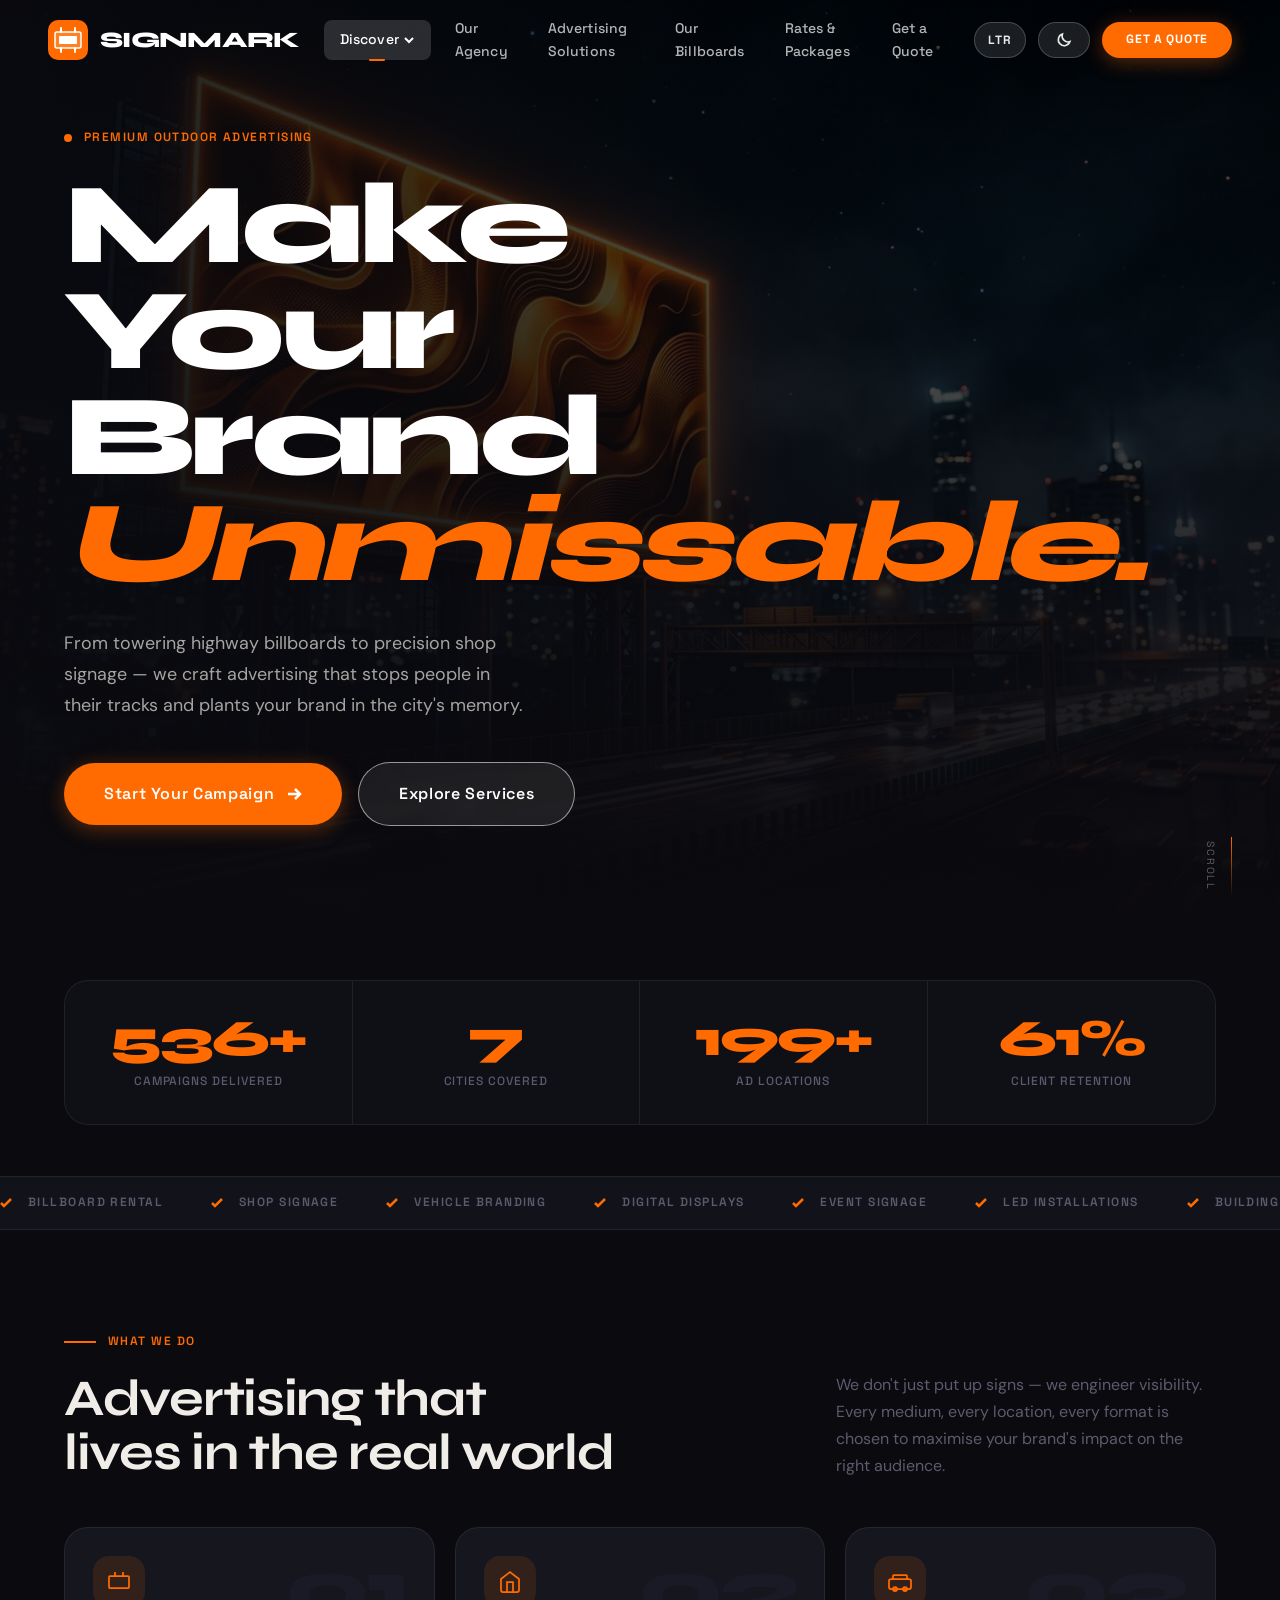
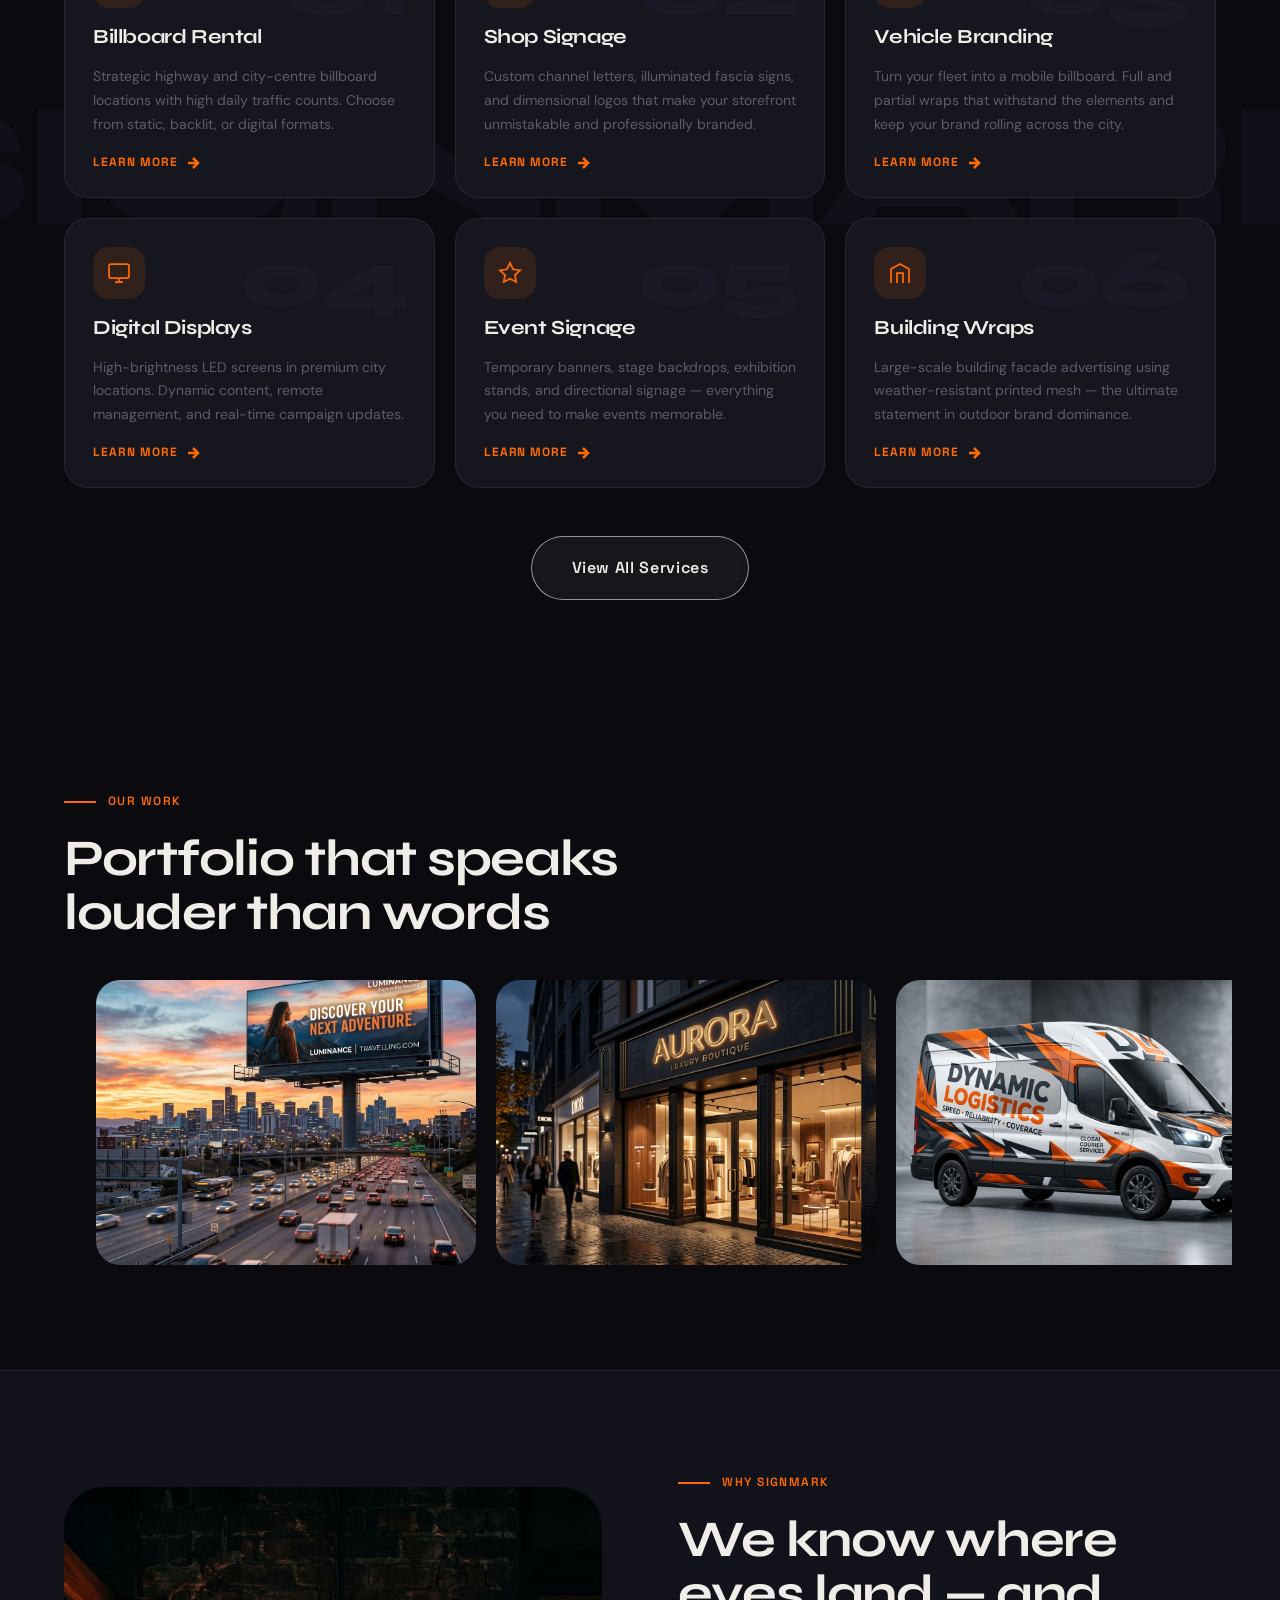
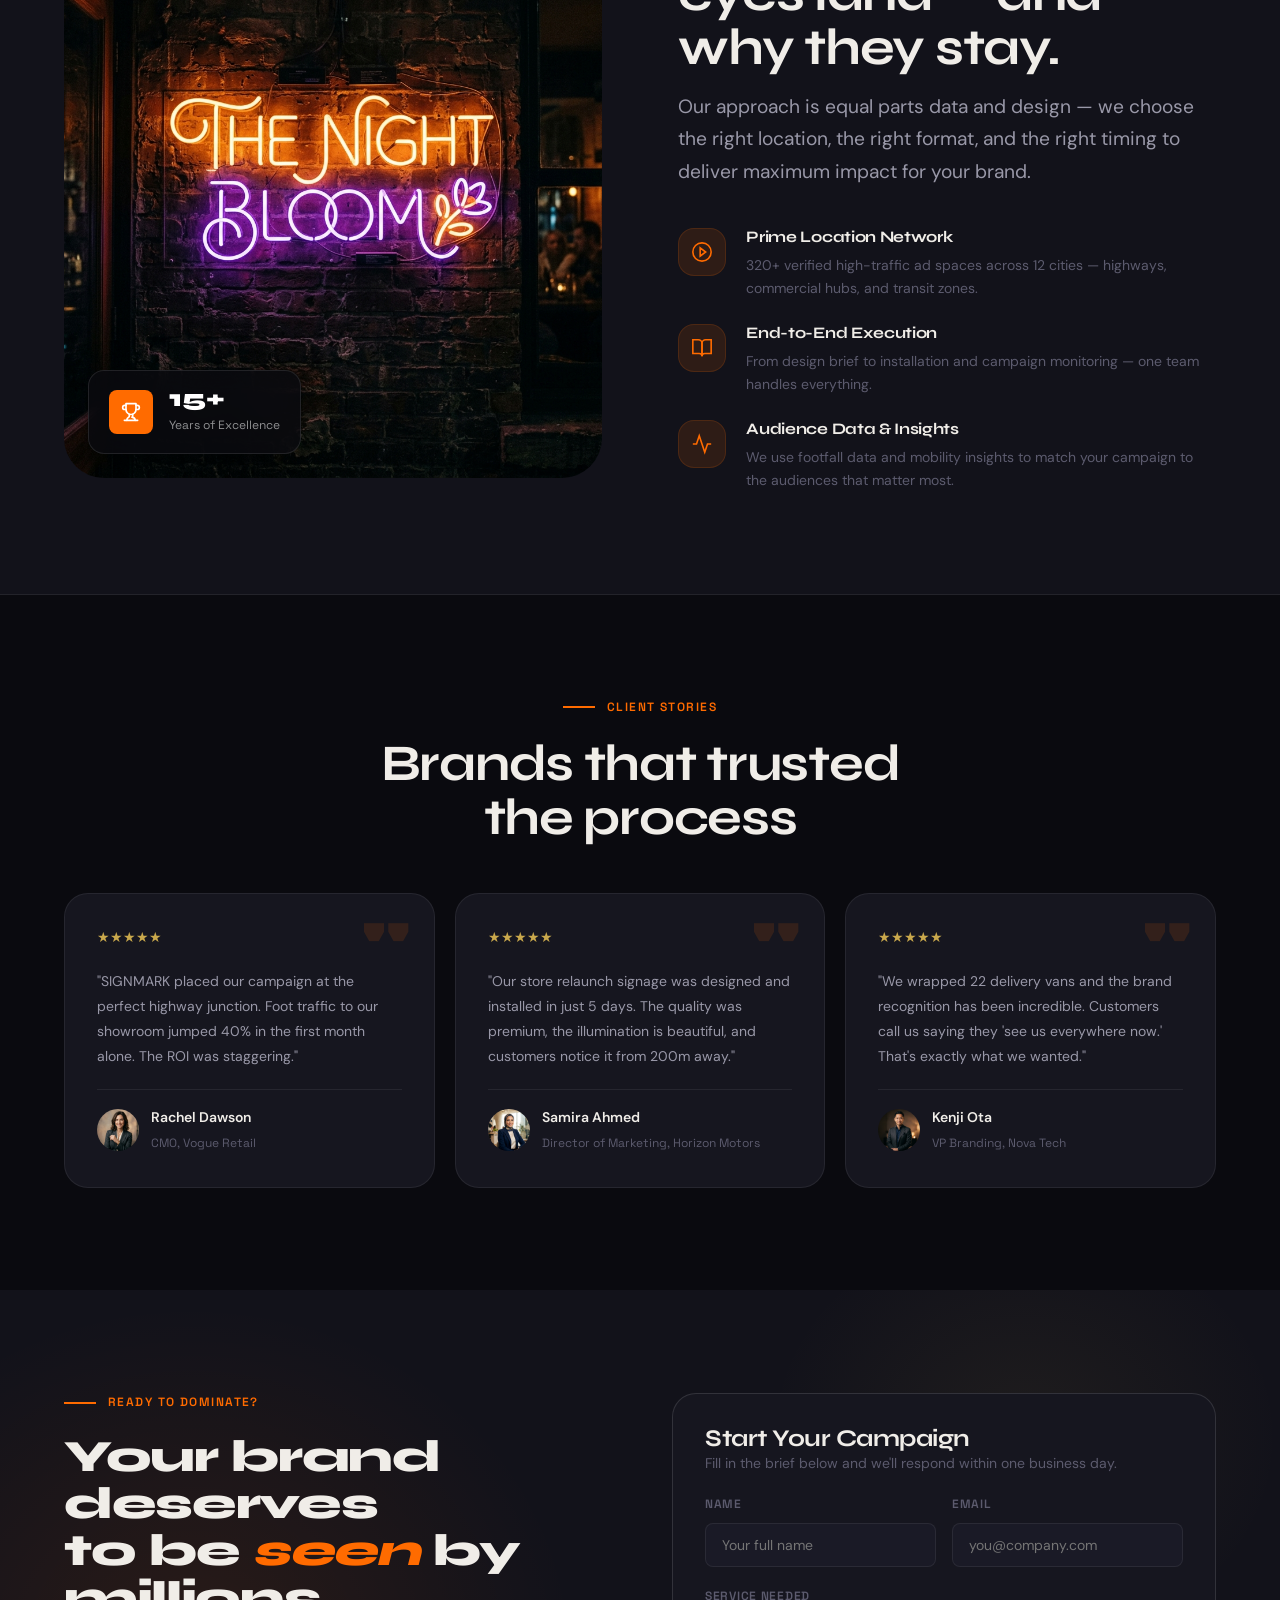
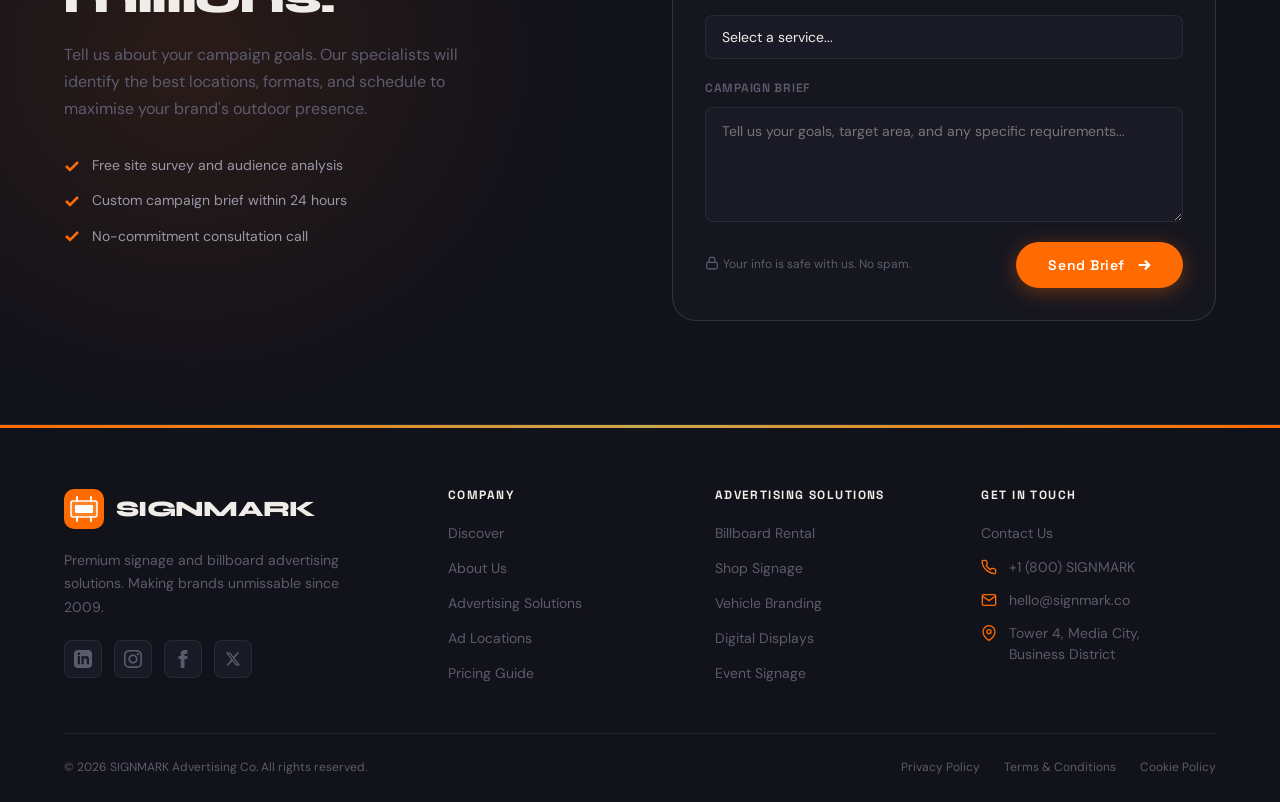
==== commit 5ba21439: "Update navbar: rename links to branded names & fix toggle button sizing" ====
--- a/index.html
+++ b/index.html
@@ -88,7 +88,7 @@
           <!-- Home Dropdown -->
           <li class="nav-item">
             <a href="index.html" class="nav-link active" data-page="index.html" aria-haspopup="true">
-              Home
+              Discover
               <svg class="nav-arrow" viewBox="0 0 12 12"><polyline points="2 4 6 8 10 4"/></svg>
             </a>
             <div class="nav-dropdown" role="menu">
@@ -110,11 +110,11 @@
             </div>
           </li>
 
-          <li class="nav-item"><a href="about.html" class="nav-link" data-page="about.html">About</a></li>
-          <li class="nav-item"><a href="services.html" class="nav-link" data-page="services.html">Services</a></li>
-          <li class="nav-item"><a href="locations.html" class="nav-link" data-page="locations.html">Locations</a></li>
-          <li class="nav-item"><a href="pricing.html" class="nav-link" data-page="pricing.html">Pricing</a></li>
-          <li class="nav-item"><a href="contact.html" class="nav-link" data-page="contact.html">Contact</a></li>
+          <li class="nav-item"><a href="about.html" class="nav-link" data-page="about.html">Our Agency</a></li>
+          <li class="nav-item"><a href="services.html" class="nav-link" data-page="services.html">Advertising Solutions</a></li>
+          <li class="nav-item"><a href="locations.html" class="nav-link" data-page="locations.html">Our Billboards</a></li>
+          <li class="nav-item"><a href="pricing.html" class="nav-link" data-page="pricing.html">Rates & Packages</a></li>
+          <li class="nav-item"><a href="contact.html" class="nav-link" data-page="contact.html">Get a Quote</a></li>
         </ul>
       </nav>
 
@@ -159,7 +159,7 @@
     <ul class="mobile-nav-list">
       <li>
         <button class="mobile-nav-link" data-sub-toggle="mobileHomeSub" style="width:100%;background:none;border:none;text-align:left;cursor:pointer;font-size:var(--text-base)">
-          Home
+          Discover
           <svg class="nav-arrow" viewBox="0 0 12 12" style="width:14px;height:14px;stroke:currentColor;fill:none;stroke-width:2;transition:transform 0.25s;"><polyline points="2 4 6 8 10 4"/></svg>
         </button>
         <div class="mobile-sub-menu" id="mobileHomeSub">
@@ -167,11 +167,11 @@
           <a href="home2.html" class="mobile-sub-link">Home 2 — Editorial</a>
         </div>
       </li>
-      <li><a href="about.html" class="mobile-nav-link">About</a></li>
-      <li><a href="services.html" class="mobile-nav-link">Services</a></li>
-      <li><a href="locations.html" class="mobile-nav-link">Locations</a></li>
-      <li><a href="pricing.html" class="mobile-nav-link">Pricing</a></li>
-      <li><a href="contact.html" class="mobile-nav-link">Contact</a></li>
+      <li><a href="about.html" class="mobile-nav-link">Our Agency</a></li>
+      <li><a href="services.html" class="mobile-nav-link">Advertising Solutions</a></li>
+      <li><a href="locations.html" class="mobile-nav-link">Our Billboards</a></li>
+      <li><a href="pricing.html" class="mobile-nav-link">Rates & Packages</a></li>
+      <li><a href="contact.html" class="mobile-nav-link">Get a Quote</a></li>
     </ul>
     <div class="mobile-controls">
       <button class="rtl-toggle" id="rtlToggleMobile" onclick="document.getElementById('rtlToggle').click()">
@@ -682,9 +682,9 @@
         <div class="footer-col">
           <h4>Company</h4>
           <nav class="footer-links" aria-label="Footer company links">
-            <a href="index.html" class="footer-link">Home</a>
+            <a href="index.html" class="footer-link">Discover</a>
             <a href="about.html" class="footer-link">About Us</a>
-            <a href="services.html" class="footer-link">Services</a>
+            <a href="services.html" class="footer-link">Advertising Solutions</a>
             <a href="locations.html" class="footer-link">Ad Locations</a>
             <a href="pricing.html" class="footer-link">Pricing Guide</a>
           </nav>
@@ -692,7 +692,7 @@
 
         <!-- Services -->
         <div class="footer-col">
-          <h4>Services</h4>
+          <h4>Advertising Solutions</h4>
           <nav class="footer-links" aria-label="Footer services links">
             <a href="services.html#billboard" class="footer-link">Billboard Rental</a>
             <a href="services.html#shop-signage" class="footer-link">Shop Signage</a>
--- a/css/header.css
+++ b/css/header.css
@@ -250,8 +250,9 @@
   display: flex;
   align-items: center;
   justify-content: center;
+  width: 52px;
   height: 36px;
-  padding: 0 0.85rem;
+  padding: 0;
   font-family: var(--font-ui);
   font-size: var(--text-xs);
   font-weight: 700;
@@ -262,6 +263,7 @@
   border-radius: var(--radius-full);
   cursor: pointer;
   transition: all var(--transition-fast);
+  box-sizing: border-box;
 }
 
 .rtl-toggle:hover {
@@ -276,14 +278,16 @@
 
 /* Theme Toggle */
 .theme-toggle {
+  display: flex;
+  align-items: center;
+  justify-content: center;
+  width: 52px;
   height: 36px;
-  padding: 0 0.85rem;
+  padding: 0;
   border-radius: var(--radius-full);
   background: var(--bg-surface-2);
   border: 1px solid var(--border-subtle);
-  display: flex;
-  align-items: center;
-  justify-content: center;
+  box-sizing: border-box;
   cursor: pointer;
   transition: all var(--transition-fast);
   color: var(--txt-secondary);
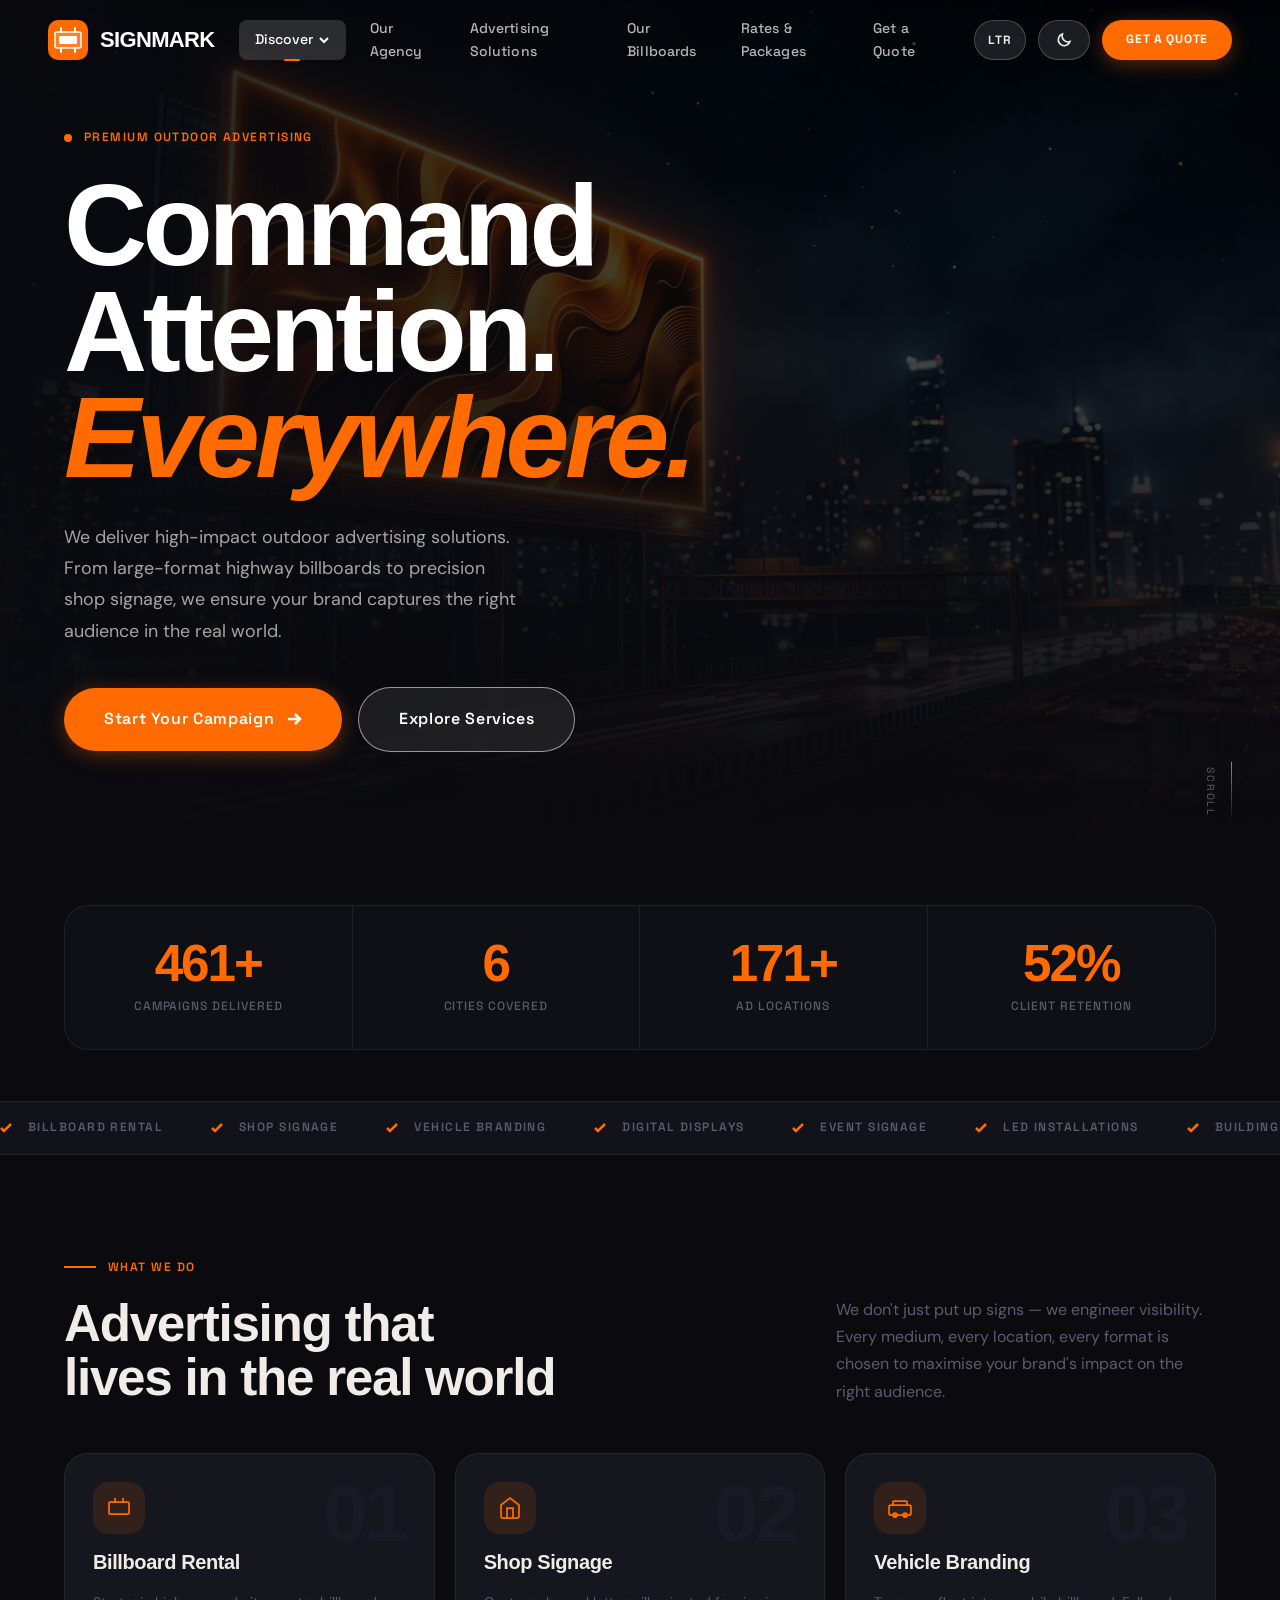
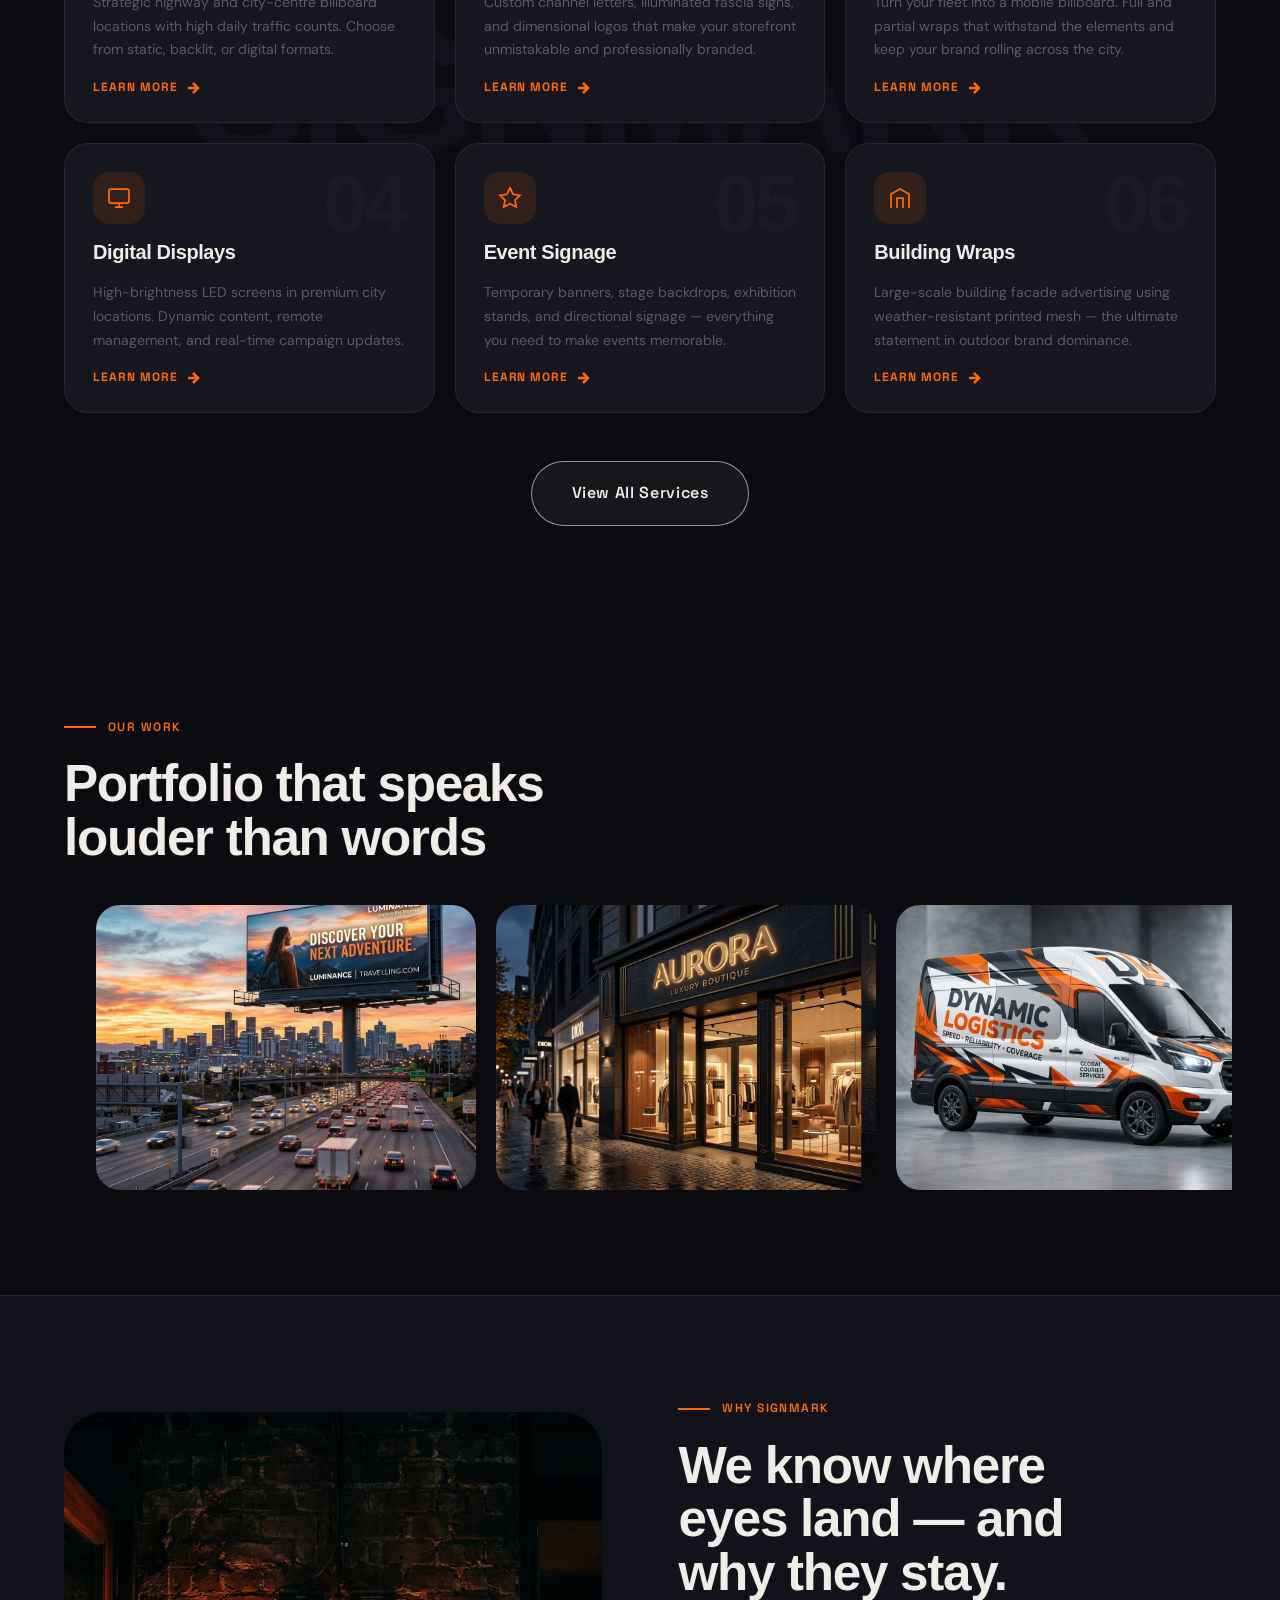
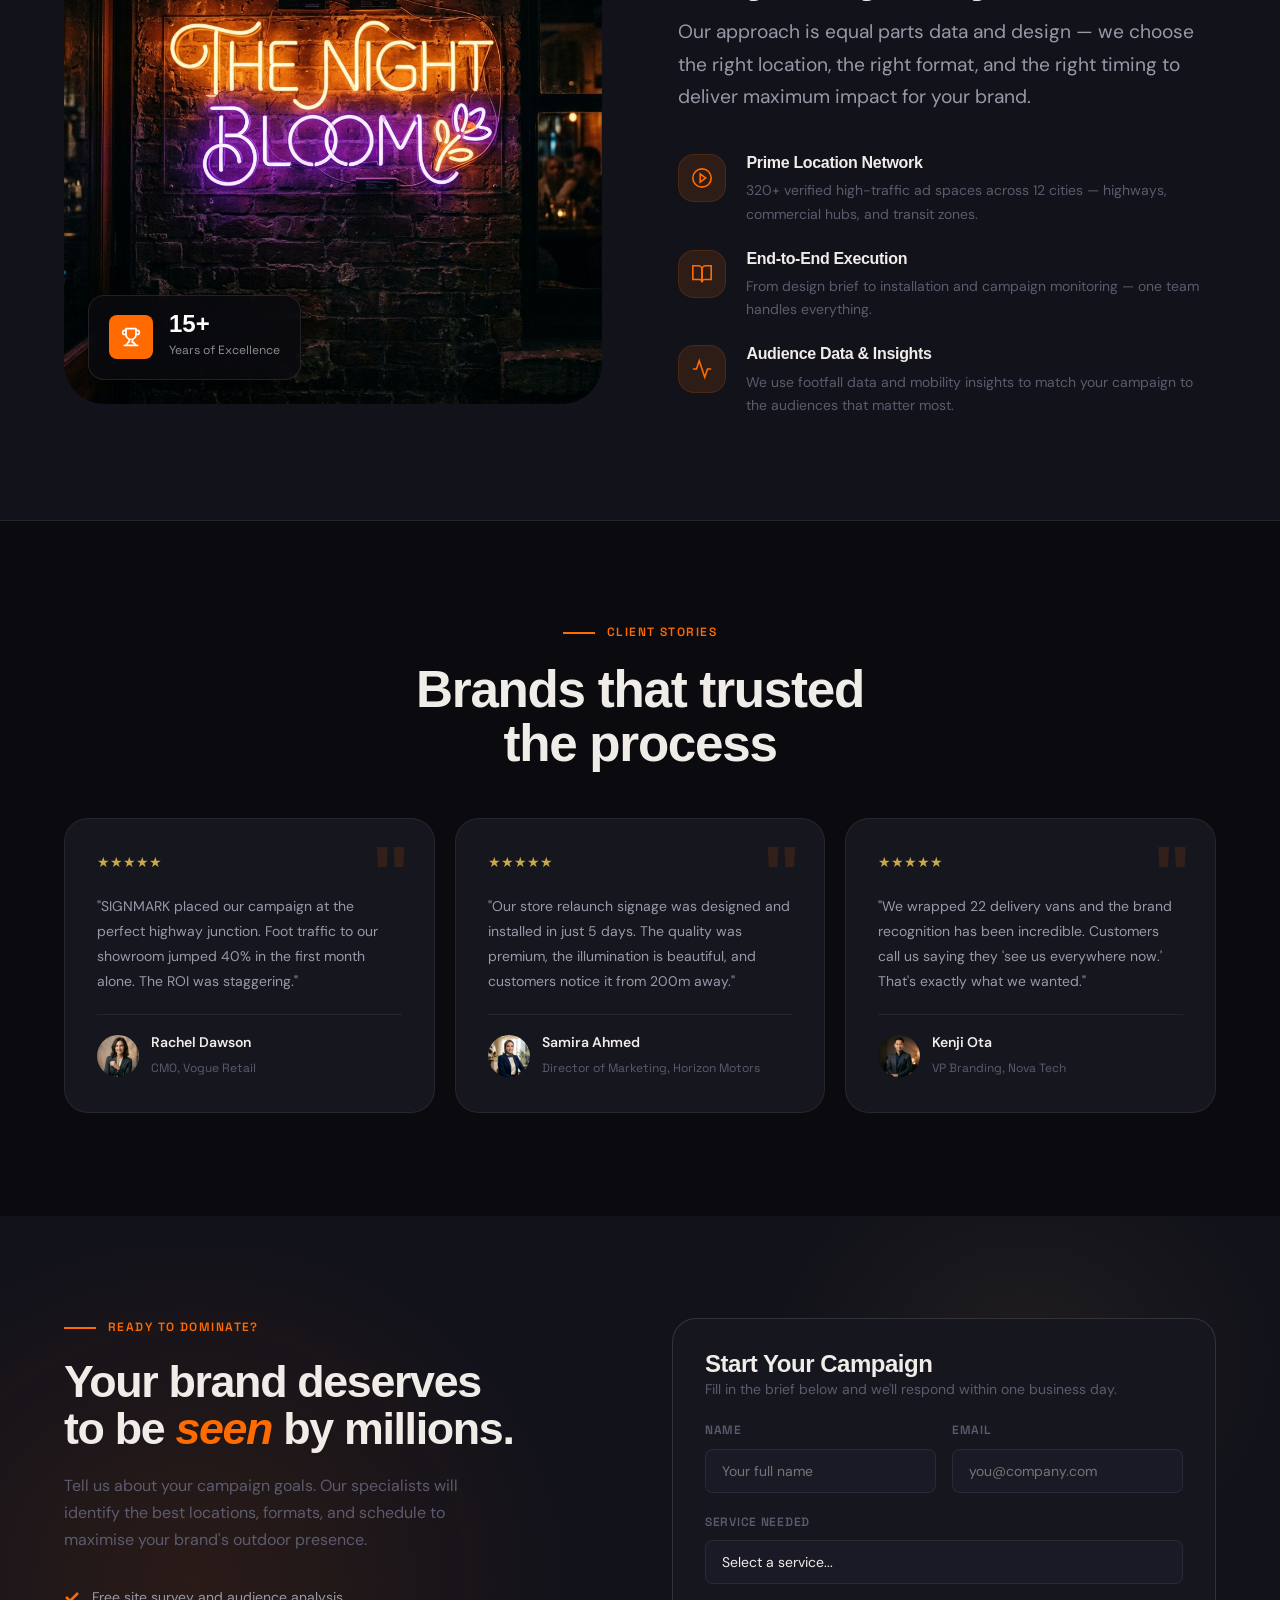
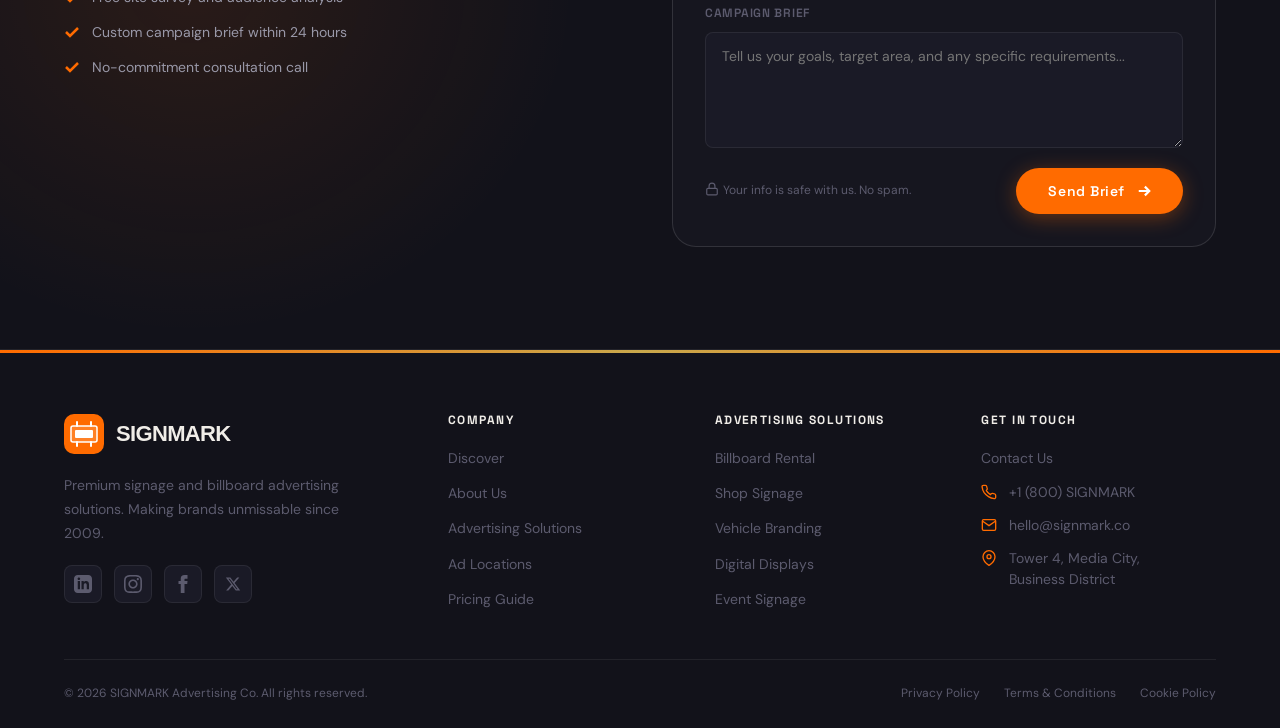
==== commit c11112c1: "Update hero section heights, header alignment, and messaging" ====
--- a/index.html
+++ b/index.html
@@ -199,13 +199,13 @@
       </div>
 
       <h1 class="h1-hero-title">
-        Make Your<br>
-        Brand<br>
-        <em class="accent-line">Unmissable.</em>
+        Command<br>
+        Attention.<br>
+        <em class="accent-line">Everywhere.</em>
       </h1>
 
       <p class="h1-hero-subtitle">
-        From towering highway billboards to precision shop signage — we craft advertising that stops people in their tracks and plants your brand in the city's memory.
+        We deliver high-impact outdoor advertising solutions. From large-format highway billboards to precision shop signage, we ensure your brand captures the right audience in the real world.
       </p>
 
       <div class="h1-hero-actions">
--- a/css/variables.css
+++ b/css/variables.css
@@ -4,7 +4,7 @@
    ============================================================ */
 
 /* ── Google Fonts Import ── */
-@import url('https://fonts.googleapis.com/css2?family=Syne:wght@400;500;600;700;800&family=DM+Sans:ital,opsz,wght@0,9..40,300;0,9..40,400;0,9..40,500;0,9..40,600;1,9..40,400&family=Space+Grotesk:wght@300;400;500;600;700&display=swap');
+@import url('https://fonts.googleapis.com/css2?family=DM+Sans:ital,opsz,wght@0,9..40,300;0,9..40,400;0,9..40,500;0,9..40,600;1,9..40,400&family=Space+Grotesk:wght@300;400;500;600;700&display=swap');
 
 /* ── Root Tokens ── */
 :root {
@@ -43,7 +43,7 @@
   --header-blur-bg:     rgba(10, 10, 15, 0.88);
 
   /* Typography */
-  --font-display:       'Syne', sans-serif;
+  --font-display:       'Inter', sans-serif;
   --font-body:          'DM Sans', sans-serif;
   --font-ui:            'Space Grotesk', sans-serif;
 
--- a/css/header.css
+++ b/css/header.css
@@ -96,7 +96,9 @@
   font-size: var(--text-sm);
   font-weight: 500;
   color: var(--txt-secondary);
-  padding: var(--space-2) var(--space-4);
+  padding: 0 var(--space-4);
+  height: 40px;
+  box-sizing: border-box;
   border-radius: var(--radius-md);
   transition: all var(--transition-fast);
   position: relative;
@@ -251,7 +253,7 @@
   align-items: center;
   justify-content: center;
   width: 52px;
-  height: 36px;
+  height: 40px;
   padding: 0;
   font-family: var(--font-ui);
   font-size: var(--text-xs);
@@ -282,7 +284,7 @@
   align-items: center;
   justify-content: center;
   width: 52px;
-  height: 36px;
+  height: 40px;
   padding: 0;
   border-radius: var(--radius-full);
   background: var(--bg-surface-2);
@@ -316,20 +318,24 @@
 
 /* CTA Button */
 .header-cta {
+  display: flex;
+  align-items: center;
+  justify-content: center;
   font-family: var(--font-ui);
   font-size: var(--text-xs);
   font-weight: 700;
   letter-spacing: 0.06em;
   text-transform: uppercase;
-  padding: 0.6rem 1.5rem;
-  height: 36px;
+  padding: 0 1.5rem;
+  height: 40px;
+  box-sizing: border-box;
 }
 
 /* ── Mobile Menu Toggle ── */
 .mobile-menu-toggle {
   display: none;
-  width: 36px;
-  height: 36px;
+  width: 40px;
+  height: 40px;
   flex-direction: column;
   justify-content: center;
   align-items: center;
--- a/css/home1.css
+++ b/css/home1.css
@@ -5,7 +5,7 @@
 /* ── Hero ── */
 .h1-hero {
   position: relative;
-  min-height: 100vh;
+  min-height: 80vh;
   display: flex;
   align-items: flex-end;
   overflow: hidden;
